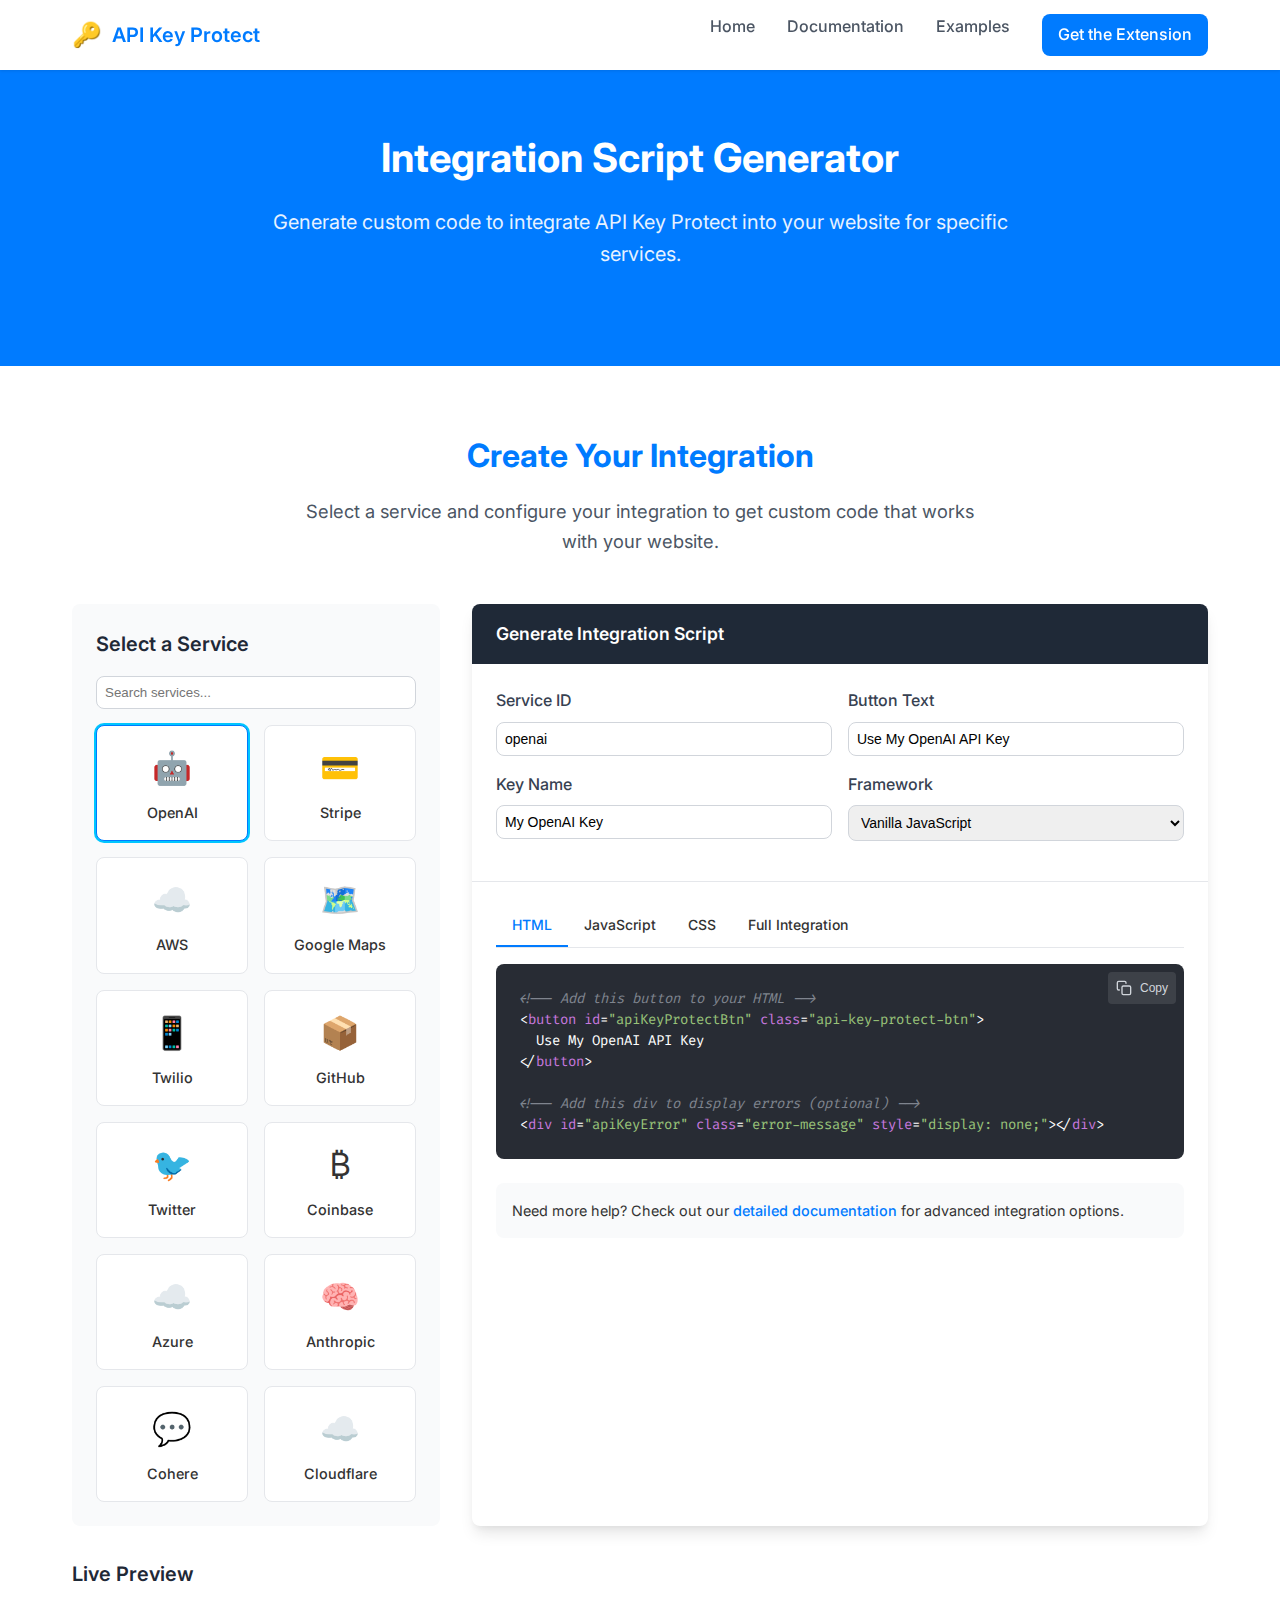
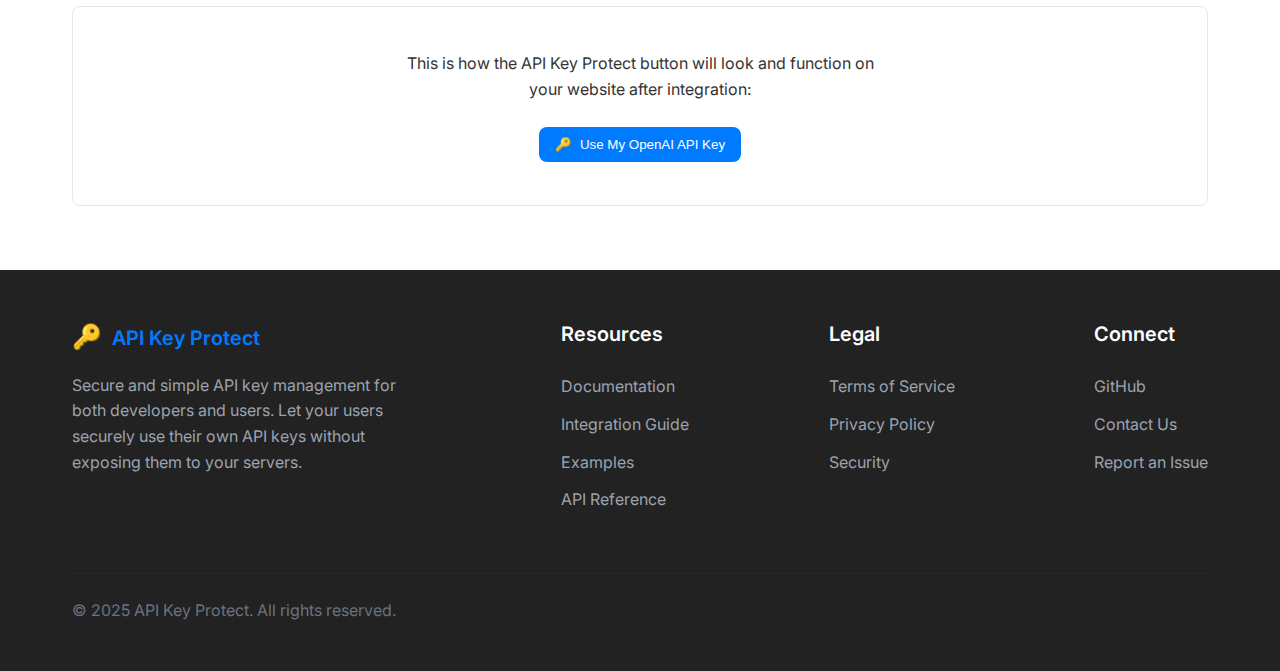
==== developer.html @ 94ae181f "Create developer.html" ====
<!DOCTYPE html>
<html lang="en">
<head>
  <meta charset="UTF-8" />
  <meta name="viewport" content="width=device-width, initial-scale=1.0" />
  <title>API Key Protect - Integration Script Generator</title>
  <link href="https://fonts.googleapis.com/css2?family=Inter:wght@300;400;500;600;700&display=swap" rel="stylesheet" />
  <link href="https://fonts.googleapis.com/css2?family=Fira+Code&display=swap" rel="stylesheet">
  <style>
    :root {
      --primary: #007bff;
      --primary-light: #00c6ff;
      --primary-dark: #005bb5;
      --secondary: #28a745;
      --secondary-dark: #218838;
      --danger: #dc3545;
      --bg-color: #f9f9f9;
      --white: #ffffff;
      --dark: #222222;
      --text-color: #333333;
      --gray-50: #F9FAFB;
      --gray-100: #F3F4F6;
      --gray-200: #E5E7EB;
      --gray-300: #D1D5DB;
      --gray-400: #9CA3AF;
      --gray-500: #6B7280;
      --gray-600: #4B5563;
      --gray-700: #374151;
      --gray-800: #1F2937;
      --gray-900: #111827;
      --code-bg: #282c34;
      --border-radius: 8px;
      --box-shadow: 0 10px 15px -3px rgba(0, 0, 0, 0.1),
        0 4px 6px -2px rgba(0, 0, 0, 0.05);
    }

    * {
      margin: 0;
      padding: 0;
      box-sizing: border-box;
    }

    body {
      font-family: 'Inter', -apple-system, sans-serif;
      line-height: 1.6;
      color: var(--text-color);
      background-color: var(--bg-color);
    }

    .container {
      width: 100%;
      max-width: 1200px;
      padding: 0 2rem;
      margin: 0 auto;
    }

    /* Header Styles */
    header {
      background-color: #fff;
      box-shadow: 0 1px 3px rgba(0, 0, 0, 0.1);
      position: sticky;
      top: 0;
      z-index: 100;
    }

    .navbar {
      display: flex;
      justify-content: space-between;
      align-items: center;
      height: 70px;
    }

    .logo {
      display: flex;
      align-items: center;
      gap: 10px;
      font-weight: 600;
      font-size: 1.25rem;
      color: var(--primary);
    }

    .logo-icon {
      font-size: 1.5rem;
      color: var(--primary);
    }

    .nav-links {
      display: flex;
      gap: 2rem;
    }

    .nav-links a {
      color: var(--gray-600);
      text-decoration: none;
      font-weight: 500;
      transition: color 0.2s;
    }

    .nav-links a:hover {
      color: var(--primary);
    }

    .nav-links .cta {
      background-color: var(--primary);
      color: #fff;
      padding: 0.5rem 1rem;
      border-radius: var(--border-radius);
      transition: background-color 0.2s;
    }

    .nav-links .cta:hover {
      background-color: var(--primary-dark);
    }

    /* Hero Section */
    .hero {
      padding: 4rem 0;
      background-color: var(--primary);
      color: #fff;
      text-align: center;
    }

    .hero-content {
      max-width: 800px;
      margin: 0 auto;
    }

    .hero h1 {
      font-size: 2.5rem;
      font-weight: 700;
      margin-bottom: 1.5rem;
      line-height: 1.2;
    }

    .hero p {
      font-size: 1.25rem;
      margin-bottom: 2rem;
      opacity: 0.9;
    }

    .btn {
      display: inline-block;
      padding: 0.75rem 1.5rem;
      border-radius: var(--border-radius);
      font-weight: 500;
      text-decoration: none;
      text-align: center;
      transition: all 0.2s;
      border: none;
      cursor: pointer;
    }

    .btn-primary {
      background-color: #fff;
      color: var(--primary);
    }

    .btn-primary:hover {
      background-color: var(--gray-100);
      transform: translateY(-2px);
    }

    .btn-outline {
      border: 2px solid #fff;
      color: #fff;
    }

    .btn-outline:hover {
      background-color: #fff;
      color: var(--primary);
      transform: translateY(-2px);
    }

    /* Main Content */
    .section {
      padding: 4rem 0;
      background-color: #fff;
    }

    .section-title {
      text-align: center;
      margin-bottom: 3rem;
    }

    .section-title h2 {
      font-size: 2rem;
      font-weight: 700;
      color: var(--primary);
      margin-bottom: 1rem;
    }

    .section-title p {
      font-size: 1.15rem;
      color: var(--gray-600);
      max-width: 700px;
      margin: 0 auto;
    }

    /* Integration Generator */
    .integration-generator {
      display: grid;
      grid-template-columns: 1fr 2fr;
      gap: 2rem;
      margin-top: 2rem;
    }

    @media (max-width: 768px) {
      .integration-generator {
        grid-template-columns: 1fr;
      }
    }

    .services-list {
      background-color: var(--gray-50);
      border-radius: var(--border-radius);
      padding: 1.5rem;
      height: fit-content;
    }

    .services-title {
      font-size: 1.25rem;
      font-weight: 600;
      margin-bottom: 1rem;
      color: var(--gray-800);
    }

    .services-search {
      padding: 0.5rem;
      border: 1px solid var(--gray-300);
      border-radius: var(--border-radius);
      width: 100%;
      margin-bottom: 1rem;
    }

    .services-grid {
      display: grid;
      grid-template-columns: repeat(auto-fill, minmax(120px, 1fr));
      gap: 1rem;
    }

    .service-card {
      background-color: #fff;
      border: 1px solid var(--gray-200);
      border-radius: var(--border-radius);
      padding: 1rem;
      text-align: center;
      cursor: pointer;
      transition: all 0.2s;
    }

    .service-card:hover {
      transform: translateY(-2px);
      box-shadow: var(--box-shadow);
      border-color: var(--primary-light);
    }

    .service-card.active {
      border-color: var(--primary);
      box-shadow: 0 0 0 2px var(--primary-light);
    }

    .service-icon {
      font-size: 2rem;
      margin-bottom: 0.5rem;
    }

    .service-name {
      font-size: 0.9rem;
      font-weight: 500;
    }

    .script-generator {
      background-color: #fff;
      border-radius: var(--border-radius);
      box-shadow: var(--box-shadow);
      overflow: hidden;
    }

    .script-header {
      background-color: var(--gray-800);
      color: #fff;
      padding: 1rem 1.5rem;
      display: flex;
      justify-content: space-between;
      align-items: center;
    }

    .script-title {
      font-size: 1.1rem;
      font-weight: 600;
      margin: 0;
    }

    .config-container {
      padding: 1.5rem;
      border-bottom: 1px solid var(--gray-200);
    }

    .config-form {
      display: grid;
      grid-template-columns: 1fr 1fr;
      gap: 1rem;
    }

    @media (max-width: 640px) {
      .config-form {
        grid-template-columns: 1fr;
      }
    }

    .form-group {
      margin-bottom: 1rem;
    }

    .form-group label {
      display: block;
      font-weight: 500;
      margin-bottom: 0.5rem;
      color: var(--gray-700);
    }

    .form-group input,
    .form-group select {
      width: 100%;
      padding: 0.5rem;
      border: 1px solid var(--gray-300);
      border-radius: var(--border-radius);
      font-size: 0.875rem;
    }

    .script-output {
      padding: 1.5rem;
    }

    .output-tabs {
      display: flex;
      margin-bottom: 1rem;
      border-bottom: 1px solid var(--gray-200);
    }

    .output-tab {
      padding: 0.5rem 1rem;
      border-bottom: 2px solid transparent;
      font-size: 0.875rem;
      font-weight: 500;
      cursor: pointer;
    }

    .output-tab.active {
      border-bottom-color: var(--primary);
      color: var(--primary);
    }

    .tab-content {
      display: none;
    }

    .tab-content.active {
      display: block;
    }

    .code-container {
      position: relative;
      margin-top: 1rem;
    }

    pre {
      background-color: var(--code-bg);
      color: #fff;
      padding: 1.5rem;
      border-radius: var(--border-radius);
      overflow-x: auto;
      font-family: 'Fira Code', monospace;
      font-size: 0.875rem;
      line-height: 1.5;
    }

    .comment {
      color: #7F848E;
      font-style: italic;
    }

    .key {
      color: #C678DD;
    }

    .value {
      color: #98C379;
    }

    .function {
      color: #61AFEF;
    }

    .copy-btn {
      position: absolute;
      top: 0.5rem;
      right: 0.5rem;
      background: rgba(255, 255, 255, 0.1);
      border: none;
      border-radius: 4px;
      padding: 0.5rem;
      color: var(--gray-300);
      cursor: pointer;
      transition: all 0.2s;
      display: flex;
      align-items: center;
      gap: 0.5rem;
      font-size: 0.75rem;
    }

    .copy-btn:hover {
      background: rgba(255, 255, 255, 0.2);
      color: white;
    }

    .docs-link {
      margin-top: 1.5rem;
      padding: 1rem;
      background-color: var(--gray-50);
      border-radius: var(--border-radius);
      font-size: 0.9rem;
    }

    .docs-link a {
      color: var(--primary);
      text-decoration: none;
      font-weight: 500;
    }

    .docs-link a:hover {
      text-decoration: underline;
    }

    .integration-preview {
      margin-top: 2rem;
    }

    .preview-title {
      font-size: 1.25rem;
      font-weight: 600;
      margin-bottom: 1rem;
      color: var(--gray-800);
    }

    .live-preview {
      background-color: #fff;
      border-radius: var(--border-radius);
      padding: 2rem;
      border: 1px solid var(--gray-200);
      display: flex;
      flex-direction: column;
      align-items: center;
      justify-content: center;
      min-height: 200px;
    }

    .preview-description {
      text-align: center;
      margin-bottom: 1.5rem;
      max-width: 500px;
    }

    .api-key-protect-btn {
      display: inline-flex;
      align-items: center;
      gap: 8px;
      padding: 10px 16px;
      background-color: var(--primary);
      color: #fff;
      border: none;
      border-radius: 8px;
      font-weight: 500;
      cursor: pointer;
      transition: background-color 0.2s;
    }
    
    .api-key-protect-btn::before {
      content: '🔑';
      display: inline-block;
    }
    
    .api-key-protect-btn:hover {
      background-color: var(--primary-dark);
    }

    /* Footer */
    footer {
      background-color: var(--dark);
      color: #fff;
      padding: 3rem 0;
    }

    .footer-content {
      display: flex;
      justify-content: space-between;
      flex-wrap: wrap;
      gap: 2rem;
    }

    .footer-info {
      max-width: 350px;
    }

    .footer-info p {
      margin-top: 1rem;
      color: var(--gray-400);
    }

    .footer-links h3 {
      font-size: 1.25rem;
      font-weight: 600;
      margin-bottom: 1.5rem;
    }

    .footer-links ul {
      list-style: none;
    }

    .footer-links li {
      margin-bottom: 0.75rem;
    }

    .footer-links a {
      color: var(--gray-400);
      text-decoration: none;
      transition: color 0.2s;
    }

    .footer-links a:hover {
      color: #fff;
    }

    .footer-bottom {
      margin-top: 3rem;
      padding-top: 1.5rem;
      border-top: 1px solid var(--gray-800);
      display: flex;
      justify-content: space-between;
      align-items: center;
      flex-wrap: wrap;
      gap: 1rem;
    }

    .footer-bottom p {
      color: var(--gray-500);
    }
  </style>
</head>
<body>
  <!-- Header -->
  <header>
    <div class="container">
      <nav class="navbar">
        <div class="logo">
          <span class="logo-icon" aria-hidden="true">🔑</span>
          API Key Protect
        </div>
        <div class="nav-links">
          <a href="#">Home</a>
          <a href="#">Documentation</a>
          <a href="#">Examples</a>
          <a href="https://chromewebstore.google.com/detail/protect-key/pkoblmlbdfdlhjbgjlhmpgkpfnkkfmej" class="cta" target="_blank">Get the Extension</a>
        </div>
      </nav>
    </div>
  </header>

  <!-- Hero Section -->
  <section class="hero">
    <div class="container">
      <div class="hero-content">
        <h1>Integration Script Generator</h1>
        <p>
          Generate custom code to integrate API Key Protect into your website for specific services.
        </p>
      </div>
    </div>
  </section>

  <!-- Main Content -->
  <section class="section">
    <div class="container">
      <div class="section-title">
        <h2>Create Your Integration</h2>
        <p>Select a service and configure your integration to get custom code that works with your website.</p>
      </div>

      <div class="integration-generator">
        <div class="services-list">
          <h3 class="services-title">Select a Service</h3>
          <input type="text" class="services-search" id="servicesSearch" placeholder="Search services...">
          
          <div class="services-grid" id="servicesGrid">
            <!-- Service cards will be dynamically generated here -->
          </div>
        </div>

        <div class="script-generator">
          <div class="script-header">
            <h3 class="script-title" id="selectedServiceTitle">Generate Integration Script</h3>
          </div>

          <div class="config-container">
            <div class="config-form">
              <div>
                <div class="form-group">
                  <label for="serviceId">Service ID</label>
                  <input type="text" id="serviceId" value="openai">
                </div>
                <div class="form-group">
                  <label for="keyName">Key Name</label>
                  <input type="text" id="keyName" value="My OpenAI Key">
                </div>
              </div>
              <div>
                <div class="form-group">
                  <label for="buttonText">Button Text</label>
                  <input type="text" id="buttonText" value="Use My OpenAI API Key">
                </div>
                <div class="form-group">
                  <label for="framework">Framework</label>
                  <select id="framework">
                    <option value="vanilla">Vanilla JavaScript</option>
                    <option value="react">React</option>
                    <option value="vue">Vue.js</option>
                    <option value="angular">Angular</option>
                  </select>
                </div>
              </div>
            </div>
          </div>

          <div class="script-output">
            <div class="output-tabs">
              <div class="output-tab active" data-tab="html">HTML</div>
              <div class="output-tab" data-tab="js">JavaScript</div>
              <div class="output-tab" data-tab="css">CSS</div>
              <div class="output-tab" data-tab="full">Full Integration</div>
            </div>

            <div id="htmlTab" class="tab-content active">
              <div class="code-container">
                <pre id="htmlCode"><span class="comment">&lt;!-- Add this button to your HTML --&gt;</span>
&lt;<span class="key">button</span> <span class="key">id</span>=<span class="value">"apiKeyProtectBtn"</span> <span class="key">class</span>=<span class="value">"api-key-protect-btn"</span>&gt;
  Use My OpenAI API Key
&lt;/<span class="key">button</span>&gt;

<span class="comment">&lt;!-- Add this div to display errors (optional) --&gt;</span>
&lt;<span class="key">div</span> <span class="key">id</span>=<span class="value">"apiKeyError"</span> <span class="key">class</span>=<span class="value">"error-message"</span> <span class="key">style</span>=<span class="value">"display: none;"</span>&gt;&lt;/<span class="key">div</span>&gt;</pre>
                <button class="copy-btn" data-target="htmlCode">
                  <svg xmlns="http://www.w3.org/2000/svg" width="16" height="16" viewBox="0 0 24 24" fill="none" stroke="currentColor" stroke-width="2" stroke-linecap="round" stroke-linejoin="round">
                    <rect x="9" y="9" width="13" height="13" rx="2" ry="2"></rect>
                    <path d="M5 15H4a2 2 0 0 1-2-2V4a2 2 0 0 1 2-2h9a2 2 0 0 1 2 2v1"></path>
                  </svg>
                  Copy
                </button>
              </div>
            </div>

            <div id="jsTab" class="tab-content">
              <div class="code-container">
                <pre id="jsCode"><span class="comment">// Add this JavaScript to your page</span>
document.addEventListener('DOMContentLoaded', function() {
  const apiKeyProtectBtn = document.getElementById('apiKeyProtectBtn');
  const apiKeyError = document.getElementById('apiKeyError');
  
  apiKeyProtectBtn.addEventListener('click', async function() {
    try {
      <span class="comment">// Check if the extension is available</span>
      if (typeof chrome === 'undefined' || !chrome.runtime || !chrome.runtime.sendMessage) {
        showError('Please install the API Key Protect extension to use this feature.');
        return;
      }
      
      <span class="comment">// Request the API key from the extension</span>
      const response = await chrome.runtime.sendMessage(
        'pkoblmlbdfdlhjbgjlhmpgkpfnkkfmej', <span class="comment">// Extension ID</span>
        {
          type: "requestKey",
          serviceId: "openai",      <span class="comment">// Specify the service ID</span>
          keyName: "My OpenAI Key"  <span class="comment">// Specify the key name</span>
        }
      );
      
      if (response && response.success) {
        <span class="comment">// Success! You now have the API key</span>
        const apiKey = response.key;
        
        <span class="comment">// Use the API key to make requests</span>
        console.log('API Key received:', apiKey.substring(0, 3) + '...');
        
        <span class="comment">// Your code to use the API key goes here</span>
        useApiKey(apiKey);
      } else {
        <span class="comment">// Handle error or rejection</span>
        showError(response?.error || 'Failed to get API key');
      }
    } catch (error) {
      console.error('Error requesting API key:', error);
      showError('Error requesting API key. Is the extension installed?');
    }
  });
  
  function showError(message) {
    if (apiKeyError) {
      apiKeyError.textContent = message;
      apiKeyError.style.display = 'block';
      setTimeout(() => {
        apiKeyError.style.display = 'none';
      }, 5000);
    } else {
      alert(message);
    }
  }
  
  function useApiKey(apiKey) {
    <span class="comment">// Example function to use the API key for requests</span>
    <span class="comment">// Replace this with your actual API calls</span>
    fetch('https://api.openai.com/v1/chat/completions', {
      method: 'POST',
      headers: {
        'Content-Type': 'application/json',
        'Authorization': `Bearer ${apiKey}`
      },
      body: JSON.stringify({
        model: 'gpt-3.5-turbo',
        messages: [
          { role: 'system', content: 'You are a helpful assistant.' },
          { role: 'user', content: 'Hello!' }
        ]
      })
    })
    .then(response => response.json())
    .then(data => console.log('API response:', data))
    .catch(error => console.error('API request failed:', error));
  }
});</pre>
                <button class="copy-btn" data-target="jsCode">
                  <svg xmlns="http://www.w3.org/2000/svg" width="16" height="16" viewBox="0 0 24 24" fill="none" stroke="currentColor" stroke-width="2" stroke-linecap="round" stroke-linejoin="round">
                    <rect x="9" y="9" width="13" height="13" rx="2" ry="2"></rect>
                    <path d="M5 15H4a2 2 0 0 1-2-2V4a2 2 0 0 1 2-2h9a2 2 0 0 1 2 2v1"></path>
                  </svg>
                  Copy
                </button>
              </div>
            </div>

            <div id="cssTab" class="tab-content">
              <div class="code-container">
                <pre id="cssCode"><span class="comment">/* Add this CSS to your stylesheet */</span>
.api-key-protect-btn {
  display: flex;
  align-items: center;
  gap: 8px;
  padding: 10px 16px;
  background-color: #007bff;
  color: #fff;
  border: none;
  border-radius: 8px;
  font-weight: 500;
  cursor: pointer;
  transition: background-color 0.2s;
}

.api-key-protect-btn::before {
  content: '🔑';
  display: inline-block;
}

.api-key-protect-btn:hover {
  background-color: #0056b3;
}

.api-key-protect-btn:disabled {
  opacity: 0.7;
  cursor: not-allowed;
}

.error-message {
  margin-top: 0.5rem;
  padding: 0.5rem;
  color: #721c24;
  background-color: #f8d7da;
  border-radius: 4px;
}</pre>
                <button class="copy-btn" data-target="cssCode">
                  <svg xmlns="http://www.w3.org/2000/svg" width="16" height="16" viewBox="0 0 24 24" fill="none" stroke="currentColor" stroke-width="2" stroke-linecap="round" stroke-linejoin="round">
                    <rect x="9" y="9" width="13" height="13" rx="2" ry="2"></rect>
                    <path d="M5 15H4a2 2 0 0 1-2-2V4a2 2 0 0 1 2-2h9a2 2 0 0 1 2 2v1"></path>
                  </svg>
                  Copy
                </button>
              </div>
            </div>

            <div id="fullTab" class="tab-content">
              <div class="code-container">
                <pre id="fullCode"><span class="comment">&lt;!-- Complete Integration Example --&gt;</span>
&lt;<span class="key">html</span>&gt;
&lt;<span class="key">head</span>&gt;
  &lt;<span class="key">style</span>&gt;
    .api-key-protect-btn {
      display: flex;
      align-items: center;
      gap: 8px;
      padding: 10px 16px;
      background-color: #007bff;
      color: #fff;
      border: none;
      border-radius: 8px;
      font-weight: 500;
      cursor: pointer;
      transition: background-color 0.2s;
    }
    
    .api-key-protect-btn::before {
      content: '🔑';
      display: inline-block;
    }
    
    .api-key-protect-btn:hover {
      background-color: #0056b3;
    }
    
    .api-key-protect-btn:disabled {
      opacity: 0.7;
      cursor: not-allowed;
    }
    
    .error-message {
      margin-top: 0.5rem;
      padding: 0.5rem;
      color: #721c24;
      background-color: #f8d7da;
      border-radius: 4px;
    }
  &lt;/<span class="key">style</span>&gt;
&lt;/<span class="key">head</span>&gt;
&lt;<span class="key">body</span>&gt;
  &lt;<span class="key">h1</span>&gt;API Key Protect Integration Example&lt;/<span class="key">h1</span>&gt;
  
  &lt;<span class="key">p</span>&gt;Click the button below to provide your API key securely:&lt;/<span class="key">p</span>&gt;
  
  &lt;<span class="key">button</span> <span class="key">id</span>=<span class="value">"apiKeyProtectBtn"</span> <span class="key">class</span>=<span class="value">"api-key-protect-btn"</span>&gt;
    Use My OpenAI API Key
  &lt;/<span class="key">button</span>&gt;
  
  &lt;<span class="key">div</span> <span class="key">id</span>=<span class="value">"apiKeyError"</span> <span class="key">class</span>=<span class="value">"error-message"</span> <span class="key">style</span>=<span class="value">"display: none;"</span>&gt;&lt;/<span class="key">div</span>&gt;
  
  &lt;<span class="key">div</span> <span class="key">id</span>=<span class="value">"result"</span> <span class="key">style</span>=<span class="value">"margin-top: 20px;"</span>&gt;&lt;/<span class="key">div</span>&gt;
  
  &lt;<span class="key">script</span>&gt;
    document.addEventListener('DOMContentLoaded', function() {
      const apiKeyProtectBtn = document.getElementById('apiKeyProtectBtn');
      const apiKeyError = document.getElementById('apiKeyError');
      const resultDiv = document.getElementById('result');
      
      apiKeyProtectBtn.addEventListener('click', async function() {
        try {
          // Check if the extension is available
          if (typeof chrome === 'undefined' || !chrome.runtime || !chrome.runtime.sendMessage) {
            showError('Please install the API Key Protect extension to use this feature.');
            return;
          }
          
          // Request the API key from the extension
          const response = await chrome.runtime.sendMessage(
            'pkoblmlbdfdlhjbgjlhmpgkpfnkkfmej', // Extension ID
            {
              type: "requestKey",
              serviceId: "openai",      // Specify the service ID
              keyName: "My OpenAI Key"  // Specify the key name
            }
          );
          
          if (response && response.success) {
            // Success! You now have the API key
            const apiKey = response.key;
            
            // Show success message
            resultDiv.innerHTML = `
              &lt;div style="padding: 10px; background-color: #d4edda; color: #155724; border-radius: 4px;"&gt;
                API key received successfully! Key starts with: ${apiKey.substring(0, 3)}...
              &lt;/div&gt;
            `;
            
            // Use the API key to make requests
            useApiKey(apiKey);
          } else {
            // Handle error or rejection
            showError(response?.error || 'Failed to get API key');
          }
        } catch (error) {
          console.error('Error requesting API key:', error);
          showError('Error requesting API key. Is the extension installed?');
        }
      });
      
      function showError(message) {
        if (apiKeyError) {
          apiKeyError.textContent = message;
          apiKeyError.style.display = 'block';
          setTimeout(() => {
            apiKeyError.style.display = 'none';
          }, 5000);
        } else {
          alert(message);
        }
      }
      
      function useApiKey(apiKey) {
        // Example function to use the API key for requests
        // Replace this with your actual API calls
        fetch('https://api.openai.com/v1/chat/completions', {
          method: 'POST',
          headers: {
            'Content-Type': 'application/json',
            'Authorization': `Bearer ${apiKey}`
          },
          body: JSON.stringify({
            model: 'gpt-3.5-turbo',
            messages: [
              { role: 'system', content: 'You are a helpful assistant.' },
              { role: 'user', content: 'Hello!' }
            ]
          })
        })
        .then(response => response.json())
        .then(data => {
          console.log('API response:', data);
          resultDiv.innerHTML += `
            &lt;div style="margin-top: 10px; padding: 10px; background-color: #d1ecf1; color: #0c5460; border-radius: 4px;"&gt;
              &lt;h3&gt;API Response:&lt;/h3&gt;
              &lt;pre style="white-space: pre-wrap;"&gt;${JSON.stringify(data, null, 2)}&lt;/pre&gt;
            &lt;/div&gt;
          `;
        })
        .catch(error => {
          console.error('API request failed:', error);
          resultDiv.innerHTML += `
            &lt;div style="margin-top: 10px; padding: 10px; background-color: #f8d7da; color: #721c24; border-radius: 4px;"&gt;
              API request failed: ${error.message}
            &lt;/div&gt;
          `;
        });
      }
    });
  &lt;/<span class="key">script</span>&gt;
&lt;/<span class="key">body</span>&gt;
&lt;/<span class="key">html</span>&gt;</pre>
                <button class="copy-btn" data-target="fullCode">
                  <svg xmlns="http://www.w3.org/2000/svg" width="16" height="16" viewBox="0 0 24 24" fill="none" stroke="currentColor" stroke-width="2" stroke-linecap="round" stroke-linejoin="round">
                    <rect x="9" y="9" width="13" height="13" rx="2" ry="2"></rect>
                    <path d="M5 15H4a2 2 0 0 1-2-2V4a2 2 0 0 1 2-2h9a2 2 0 0 1 2 2v1"></path>
                  </svg>
                  Copy
                </button>
              </div>
            </div>

            <div class="docs-link">
              Need more help? Check out our <a href="#">detailed documentation</a> for advanced integration options.
            </div>
          </div>
        </div>
      </div>

      <div class="integration-preview">
        <h3 class="preview-title">Live Preview</h3>
        <div class="live-preview">
          <p class="preview-description">This is how the API Key Protect button will look and function on your website after integration:</p>
          <button id="previewButton" class="api-key-protect-btn">Use My OpenAI API Key</button>
        </div>
      </div>
    </div>
  </section>

  <!-- Footer -->
  <footer>
    <div class="container">
      <div class="footer-content">
        <div class="footer-info">
          <div class="logo">
            <span class="logo-icon" aria-hidden="true">🔑</span>
            API Key Protect
          </div>
          <p>
            Secure and simple API key management for both developers and users. 
            Let your users securely use their own API keys without exposing them to your servers.
          </p>
        </div>

        <div class="footer-links">
          <h3>Resources</h3>
          <ul>
            <li><a href="#">Documentation</a></li>
            <li><a href="#">Integration Guide</a></li>
            <li><a href="#">Examples</a></li>
            <li><a href="#">API Reference</a></li>
          </ul>
        </div>

        <div class="footer-links">
          <h3>Legal</h3>
          <ul>
            <li><a href="#">Terms of Service</a></li>
            <li><a href="#">Privacy Policy</a></li>
            <li><a href="#">Security</a></li>
          </ul>
        </div>

        <div class="footer-links">
          <h3>Connect</h3>
          <ul>
            <li><a href="#">GitHub</a></li>
            <li><a href="#">Contact Us</a></li>
            <li><a href="#">Report an Issue</a></li>
          </ul>
        </div>
      </div>

      <div class="footer-bottom">
        <p>&copy; 2025 API Key Protect. All rights reserved.</p>
      </div>
    </div>
  </footer>

  <script>
    document.addEventListener('DOMContentLoaded', function() {
      // Service data
      const services = [
        { id: 'openai', name: 'OpenAI', icon: '🤖', keyFormat: 'sk_xxxx...', serviceId: 'openai', keyName: 'My OpenAI Key', buttonText: 'Use My OpenAI API Key' },
        { id: 'stripe', name: 'Stripe', icon: '💳', keyFormat: 'sk_test_xxxx...', serviceId: 'stripe', keyName: 'My Stripe Key', buttonText: 'Use My Stripe API Key' },
        { id: 'aws', name: 'AWS', icon: '☁️', keyFormat: 'AKIA...', serviceId: 'aws', keyName: 'My AWS Key', buttonText: 'Use My AWS API Key' },
        { id: 'google_maps', name: 'Google Maps', icon: '🗺️', keyFormat: 'AIza...', serviceId: 'google_maps', keyName: 'My Google Maps Key', buttonText: 'Use My Google Maps API Key' },
        { id: 'twilio', name: 'Twilio', icon: '📱', keyFormat: 'SK...', serviceId: 'twilio', keyName: 'My Twilio Key', buttonText: 'Use My Twilio API Key' },
        { id: 'github', name: 'GitHub', icon: '📦', keyFormat: 'ghp_...', serviceId: 'github', keyName: 'My GitHub Token', buttonText: 'Use My GitHub Token' },
        { id: 'twitter', name: 'Twitter', icon: '🐦', keyFormat: 'AAAA...', serviceId: 'twitter', keyName: 'My Twitter API Key', buttonText: 'Use My Twitter API Key' },
        { id: 'coinbase', name: 'Coinbase', icon: '₿', keyFormat: 'xxxx-xxxx...', serviceId: 'coinbase', keyName: 'My Coinbase API Key', buttonText: 'Use My Coinbase API Key' },
        { id: 'azure', name: 'Azure', icon: '☁️', keyFormat: 'ApiKey...', serviceId: 'azure', keyName: 'My Azure API Key', buttonText: 'Use My Azure API Key' },
        { id: 'anthropic', name: 'Anthropic', icon: '🧠', keyFormat: 'sk-ant-...', serviceId: 'anthropic', keyName: 'My Claude API Key', buttonText: 'Use My Claude API Key' },
        { id: 'cohere', name: 'Cohere', icon: '💬', keyFormat: 'Co...', serviceId: 'cohere', keyName: 'My Cohere API Key', buttonText: 'Use My Cohere API Key' },
        { id: 'cloudflare', name: 'Cloudflare', icon: '☁️', keyFormat: 'xxxx...', serviceId: 'cloudflare', keyName: 'My Cloudflare API Key', buttonText: 'Use My Cloudflare API Key' }
      ];

      // Initialize service cards
      const servicesGrid = document.getElementById('servicesGrid');
      services.forEach(service => {
        const card = document.createElement('div');
        card.className = 'service-card';
        card.dataset.serviceId = service.id;
        
        if (service.id === 'openai') {
          card.classList.add('active');
        }
        
        card.innerHTML = `
          <div class="service-icon">${service.icon}</div>
          <div class="service-name">${service.name}</div>
        `;
        
        card.addEventListener('click', () => {
          selectService(service);
        });
        
        servicesGrid.appendChild(card);
      });

      // Service selection function
      function selectService(service) {
        // Update active state
        document.querySelectorAll('.service-card').forEach(card => {
          card.classList.remove('active');
        });
        document.querySelector(`.service-card[data-service-id="${service.id}"]`).classList.add('active');
        
        // Update title
        document.getElementById('selectedServiceTitle').textContent = `${service.name} Integration`;
        
        // Update form values
        document.getElementById('serviceId').value = service.serviceId;
        document.getElementById('keyName').value = service.keyName;
        document.getElementById('buttonText').value = service.buttonText;
        
        // Update preview button
        document.getElementById('previewButton').textContent = service.buttonText;
        
        // Update code snippets
        updateCodeSnippets();
      }

      // Service search functionality
      const searchInput = document.getElementById('servicesSearch');
      searchInput.addEventListener('input', () => {
        const query = searchInput.value.toLowerCase();
        
        document.querySelectorAll('.service-card').forEach(card => {
          const serviceName = card.querySelector('.service-name').textContent.toLowerCase();
          if (serviceName.includes(query)) {
            card.style.display = '';
          } else {
            card.style.display = 'none';
          }
        });
      });

      // Code tabs functionality
      const outputTabs = document.querySelectorAll('.output-tab');
      outputTabs.forEach(tab => {
        tab.addEventListener('click', () => {
          const tabName = tab.getAttribute('data-tab');
          
          // Update active tab
          document.querySelectorAll('.output-tab').forEach(t => {
            t.classList.remove('active');
          });
          tab.classList.add('active');
          
          // Show active content
          document.querySelectorAll('.tab-content').forEach(content => {
            content.classList.remove('active');
          });
          document.getElementById(`${tabName}Tab`).classList.add('active');
        });
      });

      // Copy button functionality
      document.querySelectorAll('.copy-btn').forEach(btn => {
        btn.addEventListener('click', () => {
          const targetId = btn.getAttribute('data-target');
          const codeElement = document.getElementById(targetId);
          
          navigator.clipboard.writeText(codeElement.textContent)
            .then(() => {
              btn.innerHTML = `
                <svg xmlns="http://www.w3.org/2000/svg" width="16" height="16" viewBox="0 0 24 24" fill="none" stroke="currentColor" stroke-width="2" stroke-linecap="round" stroke-linejoin="round">
                  <path d="M20 6L9 17l-5-5"></path>
                </svg>
                Copied!
              `;
              
              setTimeout(() => {
                btn.innerHTML = `
                  <svg xmlns="http://www.w3.org/2000/svg" width="16" height="16" viewBox="0 0 24 24" fill="none" stroke="currentColor" stroke-width="2" stroke-linecap="round" stroke-linejoin="round">
                    <rect x="9" y="9" width="13" height="13" rx="2" ry="2"></rect>
                    <path d="M5 15H4a2 2 0 0 1-2-2V4a2 2 0 0 1 2-2h9a2 2 0 0 1 2 2v1"></path>
                  </svg>
                  Copy
                `;
              }, 2000);
            })
            .catch(err => {
              console.error('Could not copy text: ', err);
            });
        });
      });

      // Form input change listeners
      const configInputs = document.querySelectorAll('#serviceId, #keyName, #buttonText, #framework');
      configInputs.forEach(input => {
        input.addEventListener('input', updateCodeSnippets);
      });

      // Preview button functionality
      document.getElementById('previewButton').addEventListener('click', () => {
        alert('The API Key Protect extension is needed to use this feature. This is just a preview of how the button would look on your website.');
      });

      // Update code snippets function
      function updateCodeSnippets() {
        const serviceId = document.getElementById('serviceId').value;
        const keyName = document.getElementById('keyName').value;
        const buttonText = document.getElementById('buttonText').value;
        const framework = document.getElementById('framework').value;
        
        // Update HTML code
        const htmlCode = document.getElementById('htmlCode');
        htmlCode.innerHTML = `<span class="comment">&lt;!-- Add this button to your HTML --&gt;</span>
&lt;<span class="key">button</span> <span class="key">id</span>=<span class="value">"apiKeyProtectBtn"</span> <span class="key">class</span>=<span class="value">"api-key-protect-btn"</span>&gt;
  ${buttonText}
&lt;/<span class="key">button</span>&gt;

<span class="comment">&lt;!-- Add this div to display errors (optional) --&gt;</span>
&lt;<span class="key">div</span> <span class="key">id</span>=<span class="value">"apiKeyError"</span> <span class="key">class</span>=<span class="value">"error-message"</span> <span class="key">style</span>=<span class="value">"display: none;"</span>&gt;&lt;/<span class="key">div</span>&gt;`;
        
        // Update JS code
        const jsCode = document.getElementById('jsCode');
        jsCode.innerHTML = `<span class="comment">// Add this JavaScript to your page</span>
document.addEventListener('DOMContentLoaded', function() {
  const apiKeyProtectBtn = document.getElementById('apiKeyProtectBtn');
  const apiKeyError = document.getElementById('apiKeyError');
  
  apiKeyProtectBtn.addEventListener('click', async function() {
    try {
      <span class="comment">// Check if the extension is available</span>
      if (typeof chrome === 'undefined' || !chrome.runtime || !chrome.runtime.sendMessage) {
        showError('Please install the API Key Protect extension to use this feature.');
        return;
      }
      
      <span class="comment">// Request the API key from the extension</span>
      const response = await chrome.runtime.sendMessage(
        'pkoblmlbdfdlhjbgjlhmpgkpfnkkfmej', <span class="comment">// Extension ID</span>
        {
          type: "requestKey",
          serviceId: "${serviceId}",      <span class="comment">// Specify the service ID</span>
          keyName: "${keyName}"  <span class="comment">// Specify the key name</span>
        }
      );
      
      if (response && response.success) {
        <span class="comment">// Success! You now have the API key</span>
        const apiKey = response.key;
        
        <span class="comment">// Use the API key to make requests</span>
        console.log('API Key received:', apiKey.substring(0, 3) + '...');
        
        <span class="comment">// Your code to use the API key goes here</span>
        useApiKey(apiKey);
      } else {
        <span class="comment">// Handle error or rejection</span>
        showError(response?.error || 'Failed to get API key');
      }
    } catch (error) {
      console.error('Error requesting API key:', error);
      showError('Error requesting API key. Is the extension installed?');
    }
  });
  
  function showError(message) {
    if (apiKeyError) {
      apiKeyError.textContent = message;
      apiKeyError.style.display = 'block';
      setTimeout(() => {
        apiKeyError.style.display = 'none';
      }, 5000);
    } else {
      alert(message);
    }
  }
  
  function useApiKey(apiKey) {
    <span class="comment">// Example function to use the API key for requests</span>
    <span class="comment">// Replace this with your actual API calls</span>
    fetch('https://api.${serviceId}.com/v1/endpoint', {
      method: 'POST',
      headers: {
        'Content-Type': 'application/json',
        'Authorization': \`Bearer \${apiKey}\`
      },
      body: JSON.stringify({
        <span class="comment">// Your request payload</span>
      })
    })
    .then(response => response.json())
    .then(data => console.log('API response:', data))
    .catch(error => console.error('API request failed:', error));
  }
});`;
        
        // Update full code
        const fullCode = document.getElementById('fullCode');
        fullCode.innerHTML = `<span class="comment">&lt;!-- Complete Integration Example --&gt;</span>
&lt;<span class="key">html</span>&gt;
&lt;<span class="key">head</span>&gt;
  &lt;<span class="key">style</span>&gt;
    .api-key-protect-btn {
      display: flex;
      align-items: center;
      gap: 8px;
      padding: 10px 16px;
      background-color: #007bff;
      color: #fff;
      border: none;
      border-radius: 8px;
      font-weight: 500;
      cursor: pointer;
      transition: background-color 0.2s;
    }
    
    .api-key-protect-btn::before {
      content: '🔑';
      display: inline-block;
    }
    
    .api-key-protect-btn:hover {
      background-color: #0056b3;
    }
    
    .api-key-protect-btn:disabled {
      opacity: 0.7;
      cursor: not-allowed;
    }
    
    .error-message {
      margin-top: 0.5rem;
      padding: 0.5rem;
      color: #721c24;
      background-color: #f8d7da;
      border-radius: 4px;
    }
  &lt;/<span class="key">style</span>&gt;
&lt;/<span class="key">head</span>&gt;
&lt;<span class="key">body</span>&gt;
  &lt;<span class="key">h1</span>&gt;API Key Protect Integration Example&lt;/<span class="key">h1</span>&gt;
  
  &lt;<span class="key">p</span>&gt;Click the button below to provide your API key securely:&lt;/<span class="key">p</span>&gt;
  
  &lt;<span class="key">button</span> <span class="key">id</span>=<span class="value">"apiKeyProtectBtn"</span> <span class="key">class</span>=<span class="value">"api-key-protect-btn"</span>&gt;
    ${buttonText}
  &lt;/<span class="key">button</span>&gt;
  
  &lt;<span class="key">div</span> <span class="key">id</span>=<span class="value">"apiKeyError"</span> <span class="key">class</span>=<span class="value">"error-message"</span> <span class="key">style</span>=<span class="value">"display: none;"</span>&gt;&lt;/<span class="key">div</span>&gt;
  
  &lt;<span class="key">div</span> <span class="key">id</span>=<span class="value">"result"</span> <span class="key">style</span>=<span class="value">"margin-top: 20px;"</span>&gt;&lt;/<span class="key">div</span>&gt;
  
  &lt;<span class="key">script</span>&gt;
    document.addEventListener('DOMContentLoaded', function() {
      const apiKeyProtectBtn = document.getElementById('apiKeyProtectBtn');
      const apiKeyError = document.getElementById('apiKeyError');
      const resultDiv = document.getElementById('result');
      
      apiKeyProtectBtn.addEventListener('click', async function() {
        try {
          // Check if the extension is available
          if (typeof chrome === 'undefined' || !chrome.runtime || !chrome.runtime.sendMessage) {
            showError('Please install the API Key Protect extension to use this feature.');
            return;
          }
          
          // Request the API key from the extension
          const response = await chrome.runtime.sendMessage(
            'pkoblmlbdfdlhjbgjlhmpgkpfnkkfmej', // Extension ID
            {
              type: "requestKey",
              serviceId: "${serviceId}",      // Specify the service ID
              keyName: "${keyName}"  // Specify the key name
            }
          );
          
          if (response && response.success) {
            // Success! You now have the API key
            const apiKey = response.key;
            
            // Show success message
            resultDiv.innerHTML = \`
              &lt;div style="padding: 10px; background-color: #d4edda; color: #155724; border-radius: 4px;"&gt;
                API key received successfully! Key starts with: \${apiKey.substring(0, 3)}...
              &lt;/div&gt;
            \`;
            
            // Use the API key to make requests
            useApiKey(apiKey);
          } else {
            // Handle error or rejection
            showError(response?.error || 'Failed to get API key');
          }
        } catch (error) {
          console.error('Error requesting API key:', error);
          showError('Error requesting API key. Is the extension installed?');
        }
      });
      
      function showError(message) {
        if (apiKeyError) {
          apiKeyError.textContent = message;
          apiKeyError.style.display = 'block';
          setTimeout(() => {
            apiKeyError.style.display = 'none';
          }, 5000);
        } else {
          alert(message);
        }
      }
      
      function useApiKey(apiKey) {
        // Example function to use the API key for requests
        // Replace this with your actual API calls
        fetch('https://api.${serviceId}.com/v1/endpoint', {
          method: 'POST',
          headers: {
            'Content-Type': 'application/json',
            'Authorization': \`Bearer \${apiKey}\`
          },
          body: JSON.stringify({
            // Your request payload
          })
        })
        .then(response => response.json())
        .then(data => {
          console.log('API response:', data);
          resultDiv.innerHTML += \`
            &lt;div style="margin-top: 10px; padding: 10px; background-color: #d1ecf1; color: #0c5460; border-radius: 4px;"&gt;
              &lt;h3&gt;API Response:&lt;/h3&gt;
              &lt;pre style="white-space: pre-wrap;"&gt;\${JSON.stringify(data, null, 2)}&lt;/pre&gt;
            &lt;/div&gt;
          \`;
        })
        .catch(error => {
          console.error('API request failed:', error);
          resultDiv.innerHTML += \`
            &lt;div style="margin-top: 10px; padding: 10px; background-color: #f8d7da; color: #721c24; border-radius: 4px;"&gt;
              API request failed: \${error.message}
            &lt;/div&gt;
          \`;
        });
      }
    });
  &lt;/<span class="key">script</span>&gt;
&lt;/<span class="key">body</span>&gt;
&lt;/<span class="key">html</span>&gt;`;
      }
    });
  </script>
</body>
</html>
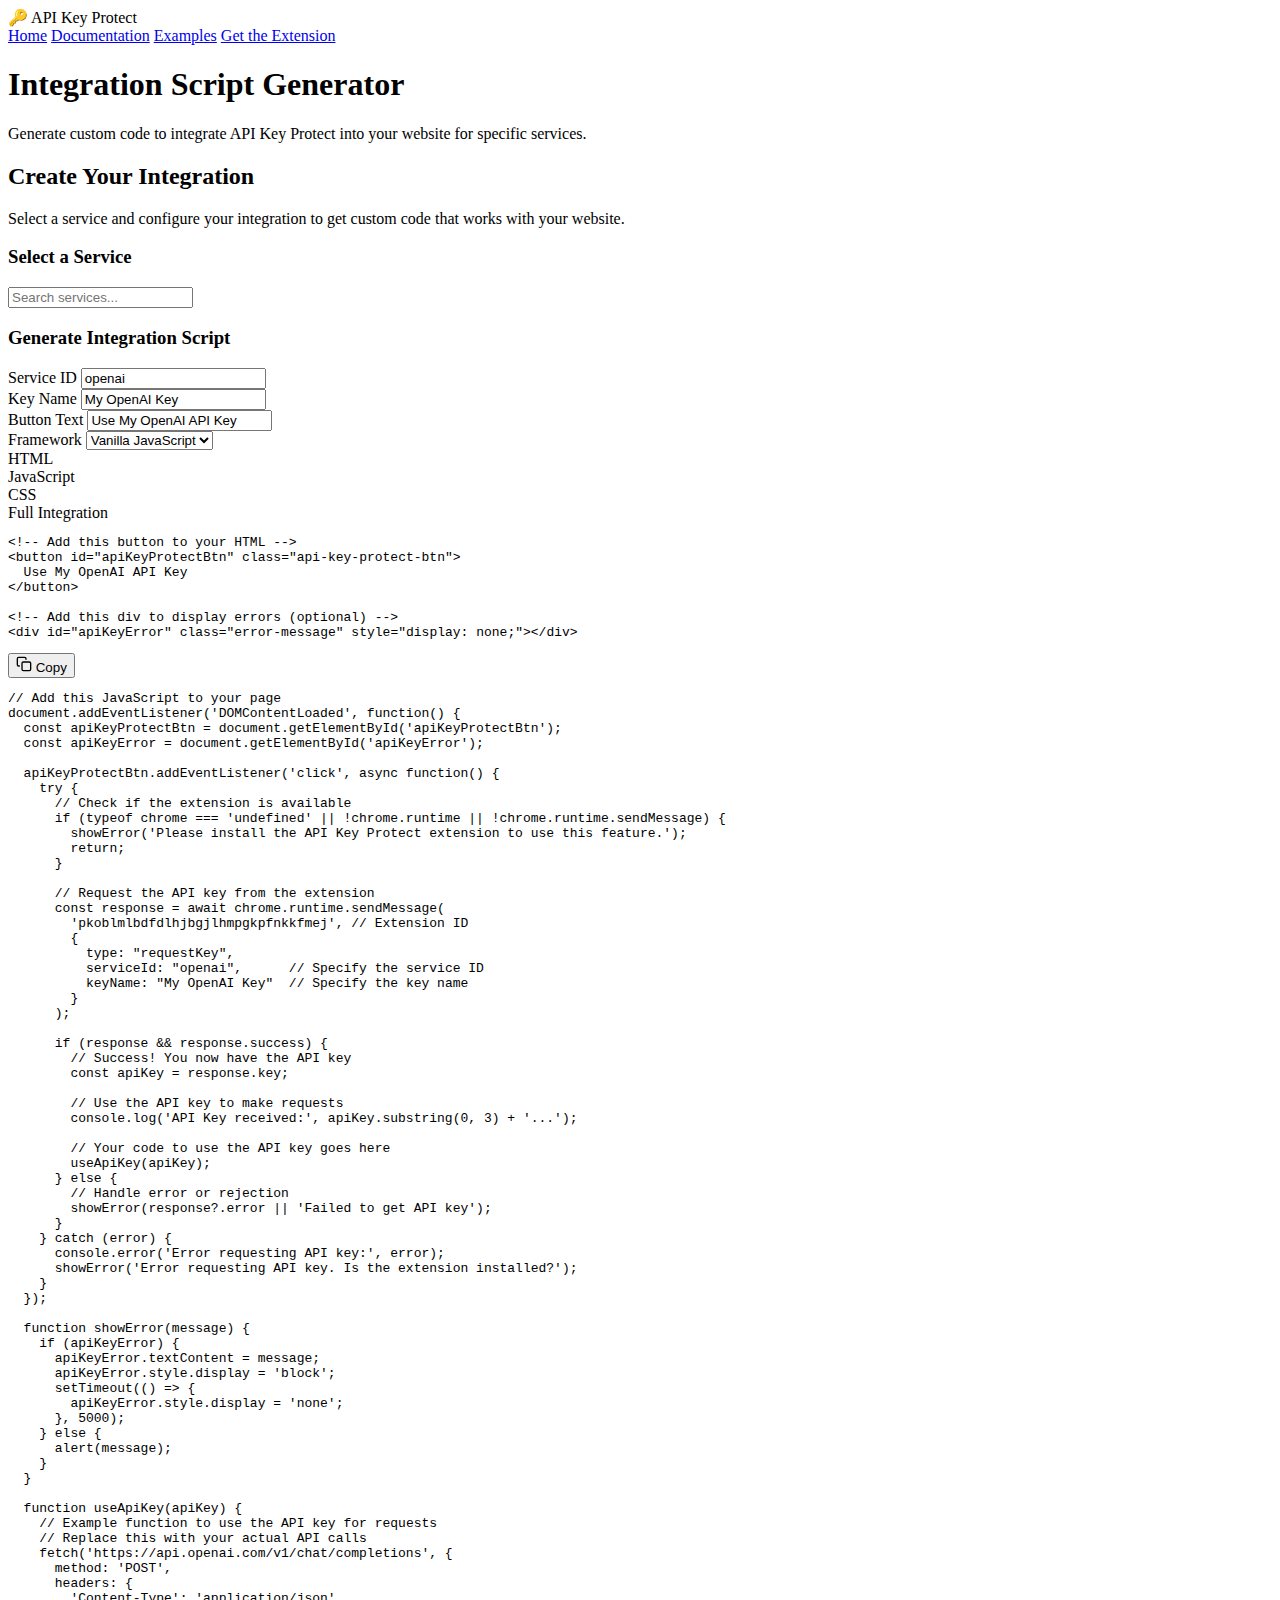
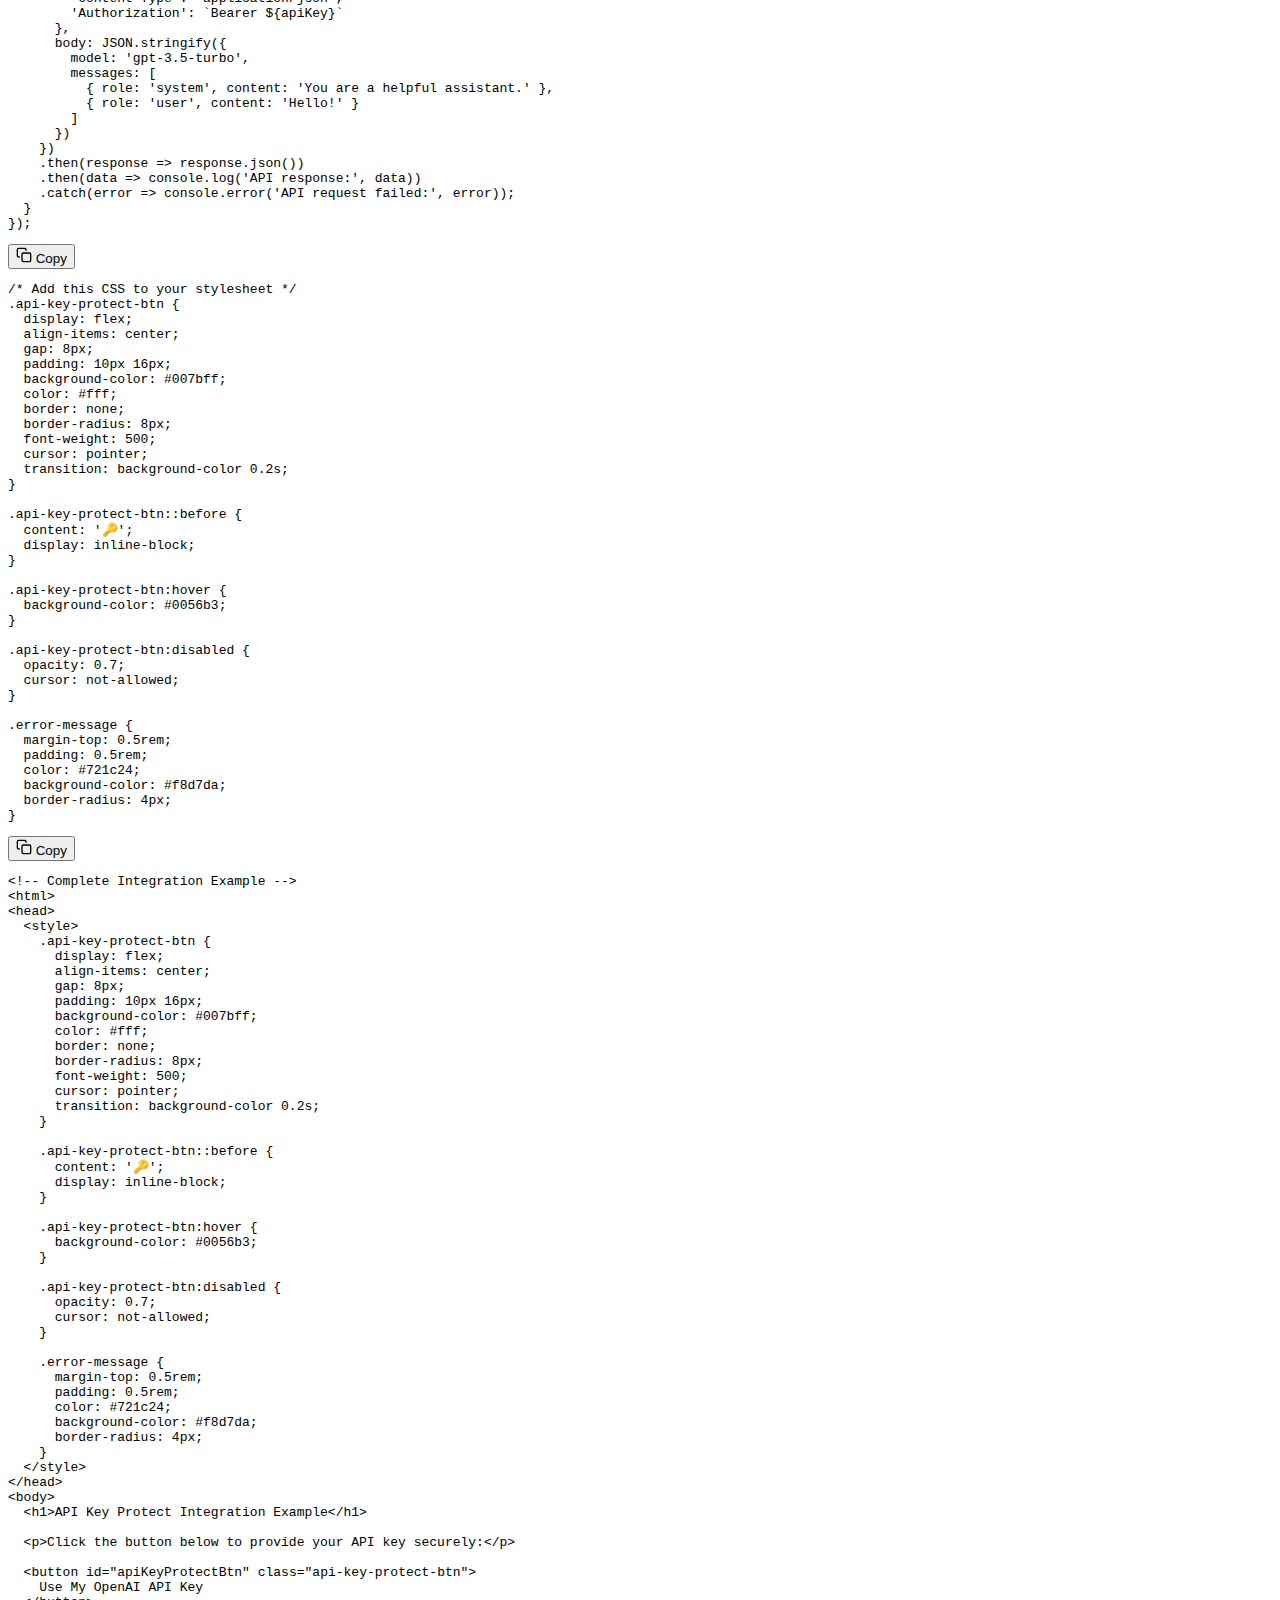
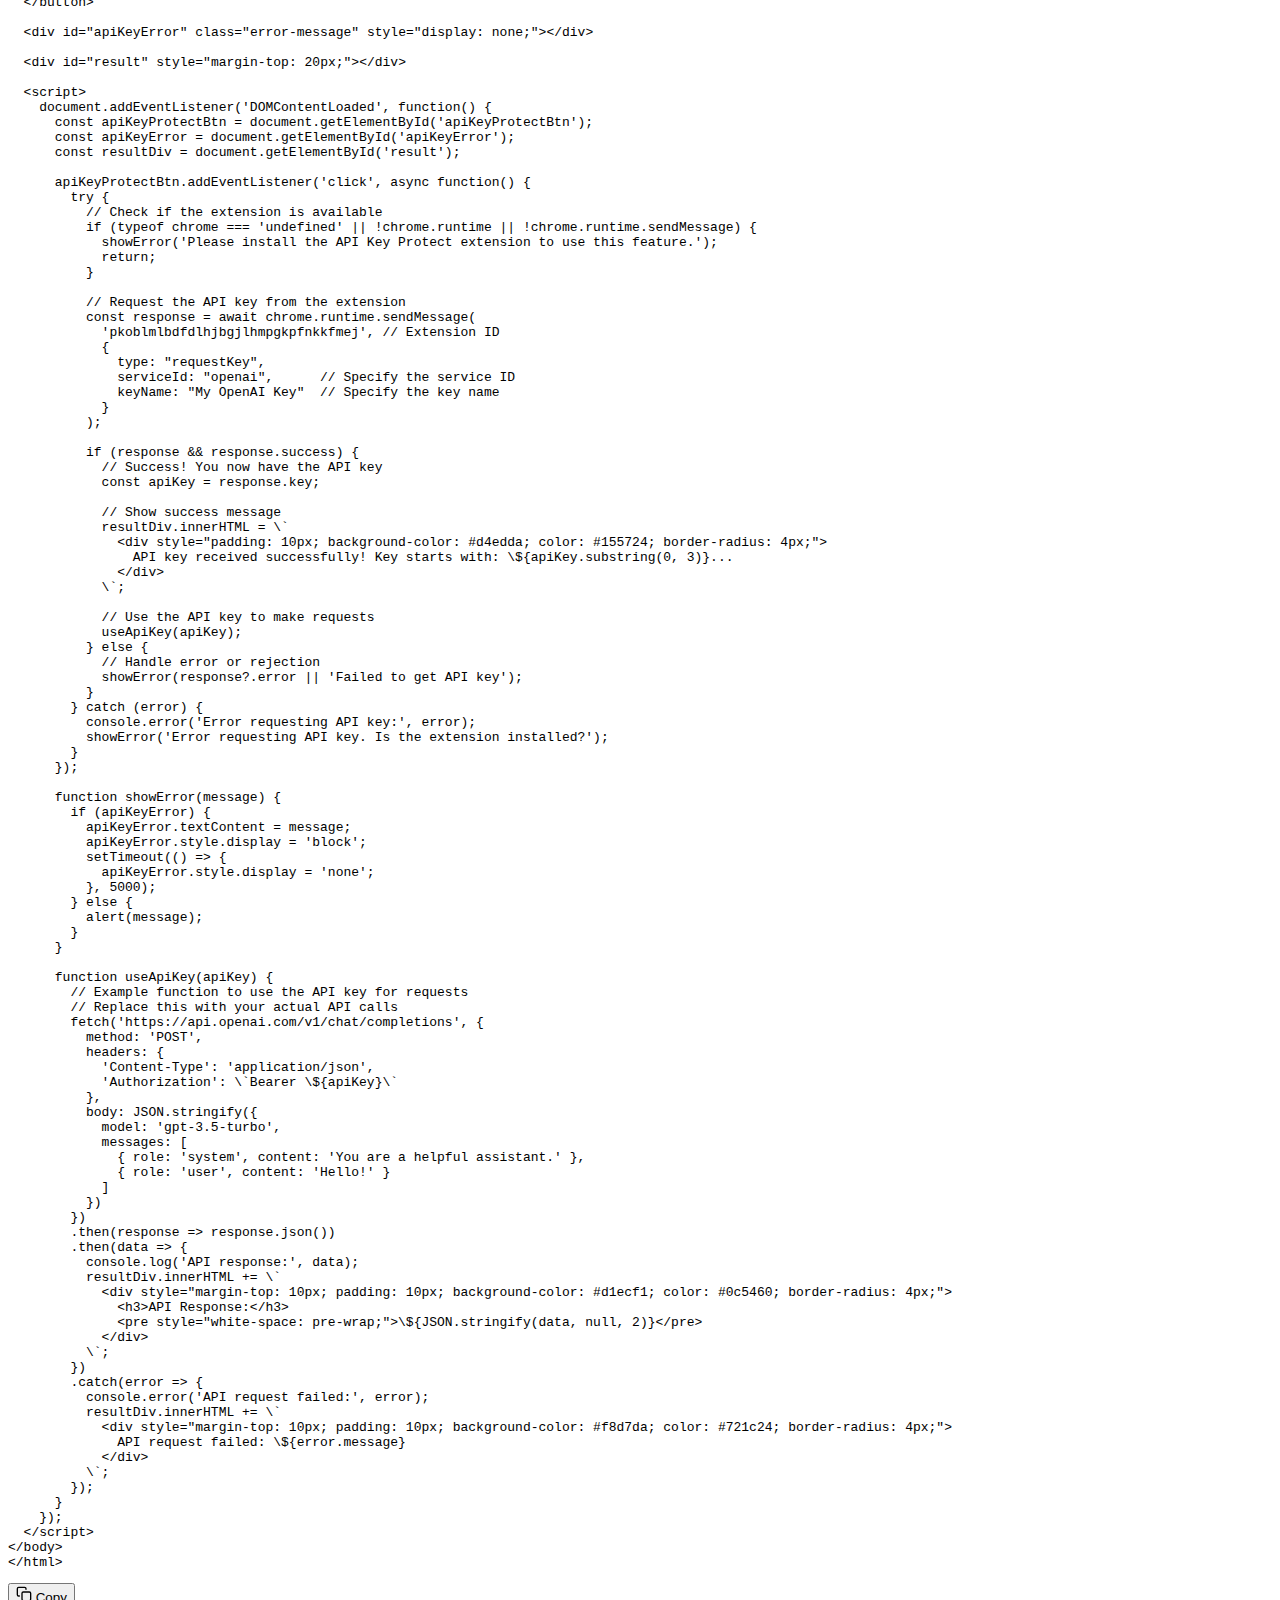
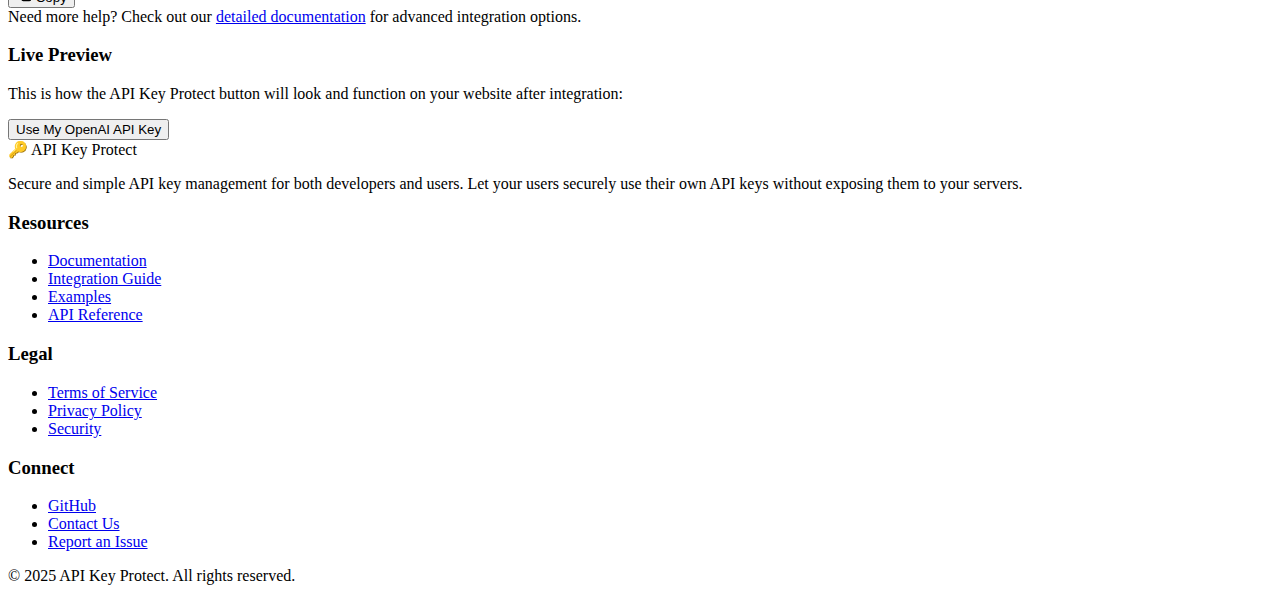
==== commit 49fb7bdc: "Update developer.html" ====
--- a/developer.html
+++ b/developer.html
@@ -3,551 +3,13 @@
 <head>
   <meta charset="UTF-8" />
   <meta name="viewport" content="width=device-width, initial-scale=1.0" />
-  <title>API Key Protect - Integration Script Generator</title>
+  <title>APIKEY Connect - Integration Script Generator</title>
   <link href="https://fonts.googleapis.com/css2?family=Inter:wght@300;400;500;600;700&display=swap" rel="stylesheet" />
   <link href="https://fonts.googleapis.com/css2?family=Fira+Code&display=swap" rel="stylesheet">
-  <style>
-    :root {
-      --primary: #007bff;
-      --primary-light: #00c6ff;
-      --primary-dark: #005bb5;
-      --secondary: #28a745;
-      --secondary-dark: #218838;
-      --danger: #dc3545;
-      --bg-color: #f9f9f9;
-      --white: #ffffff;
-      --dark: #222222;
-      --text-color: #333333;
-      --gray-50: #F9FAFB;
-      --gray-100: #F3F4F6;
-      --gray-200: #E5E7EB;
-      --gray-300: #D1D5DB;
-      --gray-400: #9CA3AF;
-      --gray-500: #6B7280;
-      --gray-600: #4B5563;
-      --gray-700: #374151;
-      --gray-800: #1F2937;
-      --gray-900: #111827;
-      --code-bg: #282c34;
-      --border-radius: 8px;
-      --box-shadow: 0 10px 15px -3px rgba(0, 0, 0, 0.1),
-        0 4px 6px -2px rgba(0, 0, 0, 0.05);
-    }
-
-    * {
-      margin: 0;
-      padding: 0;
-      box-sizing: border-box;
-    }
-
-    body {
-      font-family: 'Inter', -apple-system, sans-serif;
-      line-height: 1.6;
-      color: var(--text-color);
-      background-color: var(--bg-color);
-    }
-
-    .container {
-      width: 100%;
-      max-width: 1200px;
-      padding: 0 2rem;
-      margin: 0 auto;
-    }
-
-    /* Header Styles */
-    header {
-      background-color: #fff;
-      box-shadow: 0 1px 3px rgba(0, 0, 0, 0.1);
-      position: sticky;
-      top: 0;
-      z-index: 100;
-    }
-
-    .navbar {
-      display: flex;
-      justify-content: space-between;
-      align-items: center;
-      height: 70px;
-    }
-
-    .logo {
-      display: flex;
-      align-items: center;
-      gap: 10px;
-      font-weight: 600;
-      font-size: 1.25rem;
-      color: var(--primary);
-    }
-
-    .logo-icon {
-      font-size: 1.5rem;
-      color: var(--primary);
-    }
-
-    .nav-links {
-      display: flex;
-      gap: 2rem;
-    }
-
-    .nav-links a {
-      color: var(--gray-600);
-      text-decoration: none;
-      font-weight: 500;
-      transition: color 0.2s;
-    }
-
-    .nav-links a:hover {
-      color: var(--primary);
-    }
-
-    .nav-links .cta {
-      background-color: var(--primary);
-      color: #fff;
-      padding: 0.5rem 1rem;
-      border-radius: var(--border-radius);
-      transition: background-color 0.2s;
-    }
-
-    .nav-links .cta:hover {
-      background-color: var(--primary-dark);
-    }
-
-    /* Hero Section */
-    .hero {
-      padding: 4rem 0;
-      background-color: var(--primary);
-      color: #fff;
-      text-align: center;
-    }
-
-    .hero-content {
-      max-width: 800px;
-      margin: 0 auto;
-    }
-
-    .hero h1 {
-      font-size: 2.5rem;
-      font-weight: 700;
-      margin-bottom: 1.5rem;
-      line-height: 1.2;
-    }
-
-    .hero p {
-      font-size: 1.25rem;
-      margin-bottom: 2rem;
-      opacity: 0.9;
-    }
-
-    .btn {
-      display: inline-block;
-      padding: 0.75rem 1.5rem;
-      border-radius: var(--border-radius);
-      font-weight: 500;
-      text-decoration: none;
-      text-align: center;
-      transition: all 0.2s;
-      border: none;
-      cursor: pointer;
-    }
-
-    .btn-primary {
-      background-color: #fff;
-      color: var(--primary);
-    }
-
-    .btn-primary:hover {
-      background-color: var(--gray-100);
-      transform: translateY(-2px);
-    }
-
-    .btn-outline {
-      border: 2px solid #fff;
-      color: #fff;
-    }
-
-    .btn-outline:hover {
-      background-color: #fff;
-      color: var(--primary);
-      transform: translateY(-2px);
-    }
-
-    /* Main Content */
-    .section {
-      padding: 4rem 0;
-      background-color: #fff;
-    }
-
-    .section-title {
-      text-align: center;
-      margin-bottom: 3rem;
-    }
-
-    .section-title h2 {
-      font-size: 2rem;
-      font-weight: 700;
-      color: var(--primary);
-      margin-bottom: 1rem;
-    }
-
-    .section-title p {
-      font-size: 1.15rem;
-      color: var(--gray-600);
-      max-width: 700px;
-      margin: 0 auto;
-    }
-
-    /* Integration Generator */
-    .integration-generator {
-      display: grid;
-      grid-template-columns: 1fr 2fr;
-      gap: 2rem;
-      margin-top: 2rem;
-    }
-
-    @media (max-width: 768px) {
-      .integration-generator {
-        grid-template-columns: 1fr;
-      }
-    }
-
-    .services-list {
-      background-color: var(--gray-50);
-      border-radius: var(--border-radius);
-      padding: 1.5rem;
-      height: fit-content;
-    }
-
-    .services-title {
-      font-size: 1.25rem;
-      font-weight: 600;
-      margin-bottom: 1rem;
-      color: var(--gray-800);
-    }
-
-    .services-search {
-      padding: 0.5rem;
-      border: 1px solid var(--gray-300);
-      border-radius: var(--border-radius);
-      width: 100%;
-      margin-bottom: 1rem;
-    }
-
-    .services-grid {
-      display: grid;
-      grid-template-columns: repeat(auto-fill, minmax(120px, 1fr));
-      gap: 1rem;
-    }
-
-    .service-card {
-      background-color: #fff;
-      border: 1px solid var(--gray-200);
-      border-radius: var(--border-radius);
-      padding: 1rem;
-      text-align: center;
-      cursor: pointer;
-      transition: all 0.2s;
-    }
-
-    .service-card:hover {
-      transform: translateY(-2px);
-      box-shadow: var(--box-shadow);
-      border-color: var(--primary-light);
-    }
-
-    .service-card.active {
-      border-color: var(--primary);
-      box-shadow: 0 0 0 2px var(--primary-light);
-    }
-
-    .service-icon {
-      font-size: 2rem;
-      margin-bottom: 0.5rem;
-    }
-
-    .service-name {
-      font-size: 0.9rem;
-      font-weight: 500;
-    }
-
-    .script-generator {
-      background-color: #fff;
-      border-radius: var(--border-radius);
-      box-shadow: var(--box-shadow);
-      overflow: hidden;
-    }
-
-    .script-header {
-      background-color: var(--gray-800);
-      color: #fff;
-      padding: 1rem 1.5rem;
-      display: flex;
-      justify-content: space-between;
-      align-items: center;
-    }
-
-    .script-title {
-      font-size: 1.1rem;
-      font-weight: 600;
-      margin: 0;
-    }
-
-    .config-container {
-      padding: 1.5rem;
-      border-bottom: 1px solid var(--gray-200);
-    }
-
-    .config-form {
-      display: grid;
-      grid-template-columns: 1fr 1fr;
-      gap: 1rem;
-    }
-
-    @media (max-width: 640px) {
-      .config-form {
-        grid-template-columns: 1fr;
-      }
-    }
-
-    .form-group {
-      margin-bottom: 1rem;
-    }
-
-    .form-group label {
-      display: block;
-      font-weight: 500;
-      margin-bottom: 0.5rem;
-      color: var(--gray-700);
-    }
-
-    .form-group input,
-    .form-group select {
-      width: 100%;
-      padding: 0.5rem;
-      border: 1px solid var(--gray-300);
-      border-radius: var(--border-radius);
-      font-size: 0.875rem;
-    }
-
-    .script-output {
-      padding: 1.5rem;
-    }
-
-    .output-tabs {
-      display: flex;
-      margin-bottom: 1rem;
-      border-bottom: 1px solid var(--gray-200);
-    }
-
-    .output-tab {
-      padding: 0.5rem 1rem;
-      border-bottom: 2px solid transparent;
-      font-size: 0.875rem;
-      font-weight: 500;
-      cursor: pointer;
-    }
-
-    .output-tab.active {
-      border-bottom-color: var(--primary);
-      color: var(--primary);
-    }
-
-    .tab-content {
-      display: none;
-    }
-
-    .tab-content.active {
-      display: block;
-    }
-
-    .code-container {
-      position: relative;
-      margin-top: 1rem;
-    }
-
-    pre {
-      background-color: var(--code-bg);
-      color: #fff;
-      padding: 1.5rem;
-      border-radius: var(--border-radius);
-      overflow-x: auto;
-      font-family: 'Fira Code', monospace;
-      font-size: 0.875rem;
-      line-height: 1.5;
-    }
-
-    .comment {
-      color: #7F848E;
-      font-style: italic;
-    }
-
-    .key {
-      color: #C678DD;
-    }
-
-    .value {
-      color: #98C379;
-    }
-
-    .function {
-      color: #61AFEF;
-    }
-
-    .copy-btn {
-      position: absolute;
-      top: 0.5rem;
-      right: 0.5rem;
-      background: rgba(255, 255, 255, 0.1);
-      border: none;
-      border-radius: 4px;
-      padding: 0.5rem;
-      color: var(--gray-300);
-      cursor: pointer;
-      transition: all 0.2s;
-      display: flex;
-      align-items: center;
-      gap: 0.5rem;
-      font-size: 0.75rem;
-    }
-
-    .copy-btn:hover {
-      background: rgba(255, 255, 255, 0.2);
-      color: white;
-    }
-
-    .docs-link {
-      margin-top: 1.5rem;
-      padding: 1rem;
-      background-color: var(--gray-50);
-      border-radius: var(--border-radius);
-      font-size: 0.9rem;
-    }
-
-    .docs-link a {
-      color: var(--primary);
-      text-decoration: none;
-      font-weight: 500;
-    }
-
-    .docs-link a:hover {
-      text-decoration: underline;
-    }
-
-    .integration-preview {
-      margin-top: 2rem;
-    }
-
-    .preview-title {
-      font-size: 1.25rem;
-      font-weight: 600;
-      margin-bottom: 1rem;
-      color: var(--gray-800);
-    }
-
-    .live-preview {
-      background-color: #fff;
-      border-radius: var(--border-radius);
-      padding: 2rem;
-      border: 1px solid var(--gray-200);
-      display: flex;
-      flex-direction: column;
-      align-items: center;
-      justify-content: center;
-      min-height: 200px;
-    }
-
-    .preview-description {
-      text-align: center;
-      margin-bottom: 1.5rem;
-      max-width: 500px;
-    }
-
-    .api-key-protect-btn {
-      display: inline-flex;
-      align-items: center;
-      gap: 8px;
-      padding: 10px 16px;
-      background-color: var(--primary);
-      color: #fff;
-      border: none;
-      border-radius: 8px;
-      font-weight: 500;
-      cursor: pointer;
-      transition: background-color 0.2s;
-    }
-    
-    .api-key-protect-btn::before {
-      content: '🔑';
-      display: inline-block;
-    }
-    
-    .api-key-protect-btn:hover {
-      background-color: var(--primary-dark);
-    }
-
-    /* Footer */
-    footer {
-      background-color: var(--dark);
-      color: #fff;
-      padding: 3rem 0;
-    }
-
-    .footer-content {
-      display: flex;
-      justify-content: space-between;
-      flex-wrap: wrap;
-      gap: 2rem;
-    }
-
-    .footer-info {
-      max-width: 350px;
-    }
-
-    .footer-info p {
-      margin-top: 1rem;
-      color: var(--gray-400);
-    }
-
-    .footer-links h3 {
-      font-size: 1.25rem;
-      font-weight: 600;
-      margin-bottom: 1.5rem;
-    }
-
-    .footer-links ul {
-      list-style: none;
-    }
-
-    .footer-links li {
-      margin-bottom: 0.75rem;
-    }
-
-    .footer-links a {
-      color: var(--gray-400);
-      text-decoration: none;
-      transition: color 0.2s;
-    }
-
-    .footer-links a:hover {
-      color: #fff;
-    }
-
-    .footer-bottom {
-      margin-top: 3rem;
-      padding-top: 1.5rem;
-      border-top: 1px solid var(--gray-800);
-      display: flex;
-      justify-content: space-between;
-      align-items: center;
-      flex-wrap: wrap;
-      gap: 1rem;
-    }
-
-    .footer-bottom p {
-      color: var(--gray-500);
-    }
-  </style>
+  <!-- External CSS -->
+  <link rel="stylesheet" href="styles.css" />
 </head>
-<body>
+<body class="developer-page">
   <!-- Header -->
   <header>
     <div class="container">
@@ -557,7 +19,7 @@
           API Key Protect
         </div>
         <div class="nav-links">
-          <a href="#">Home</a>
+          <a href="index.html">Home</a>
           <a href="#">Documentation</a>
           <a href="#">Examples</a>
           <a href="https://chromewebstore.google.com/detail/protect-key/pkoblmlbdfdlhjbgjlhmpgkpfnkkfmej" class="cta" target="_blank">Get the Extension</a>
@@ -871,471 +333,6 @@
               type: "requestKey",
               serviceId: "openai",      // Specify the service ID
               keyName: "My OpenAI Key"  // Specify the key name
-            }
-          );
-          
-          if (response && response.success) {
-            // Success! You now have the API key
-            const apiKey = response.key;
-            
-            // Show success message
-            resultDiv.innerHTML = `
-              &lt;div style="padding: 10px; background-color: #d4edda; color: #155724; border-radius: 4px;"&gt;
-                API key received successfully! Key starts with: ${apiKey.substring(0, 3)}...
-              &lt;/div&gt;
-            `;
-            
-            // Use the API key to make requests
-            useApiKey(apiKey);
-          } else {
-            // Handle error or rejection
-            showError(response?.error || 'Failed to get API key');
-          }
-        } catch (error) {
-          console.error('Error requesting API key:', error);
-          showError('Error requesting API key. Is the extension installed?');
-        }
-      });
-      
-      function showError(message) {
-        if (apiKeyError) {
-          apiKeyError.textContent = message;
-          apiKeyError.style.display = 'block';
-          setTimeout(() => {
-            apiKeyError.style.display = 'none';
-          }, 5000);
-        } else {
-          alert(message);
-        }
-      }
-      
-      function useApiKey(apiKey) {
-        // Example function to use the API key for requests
-        // Replace this with your actual API calls
-        fetch('https://api.openai.com/v1/chat/completions', {
-          method: 'POST',
-          headers: {
-            'Content-Type': 'application/json',
-            'Authorization': `Bearer ${apiKey}`
-          },
-          body: JSON.stringify({
-            model: 'gpt-3.5-turbo',
-            messages: [
-              { role: 'system', content: 'You are a helpful assistant.' },
-              { role: 'user', content: 'Hello!' }
-            ]
-          })
-        })
-        .then(response => response.json())
-        .then(data => {
-          console.log('API response:', data);
-          resultDiv.innerHTML += `
-            &lt;div style="margin-top: 10px; padding: 10px; background-color: #d1ecf1; color: #0c5460; border-radius: 4px;"&gt;
-              &lt;h3&gt;API Response:&lt;/h3&gt;
-              &lt;pre style="white-space: pre-wrap;"&gt;${JSON.stringify(data, null, 2)}&lt;/pre&gt;
-            &lt;/div&gt;
-          `;
-        })
-        .catch(error => {
-          console.error('API request failed:', error);
-          resultDiv.innerHTML += `
-            &lt;div style="margin-top: 10px; padding: 10px; background-color: #f8d7da; color: #721c24; border-radius: 4px;"&gt;
-              API request failed: ${error.message}
-            &lt;/div&gt;
-          `;
-        });
-      }
-    });
-  &lt;/<span class="key">script</span>&gt;
-&lt;/<span class="key">body</span>&gt;
-&lt;/<span class="key">html</span>&gt;</pre>
-                <button class="copy-btn" data-target="fullCode">
-                  <svg xmlns="http://www.w3.org/2000/svg" width="16" height="16" viewBox="0 0 24 24" fill="none" stroke="currentColor" stroke-width="2" stroke-linecap="round" stroke-linejoin="round">
-                    <rect x="9" y="9" width="13" height="13" rx="2" ry="2"></rect>
-                    <path d="M5 15H4a2 2 0 0 1-2-2V4a2 2 0 0 1 2-2h9a2 2 0 0 1 2 2v1"></path>
-                  </svg>
-                  Copy
-                </button>
-              </div>
-            </div>
-
-            <div class="docs-link">
-              Need more help? Check out our <a href="#">detailed documentation</a> for advanced integration options.
-            </div>
-          </div>
-        </div>
-      </div>
-
-      <div class="integration-preview">
-        <h3 class="preview-title">Live Preview</h3>
-        <div class="live-preview">
-          <p class="preview-description">This is how the API Key Protect button will look and function on your website after integration:</p>
-          <button id="previewButton" class="api-key-protect-btn">Use My OpenAI API Key</button>
-        </div>
-      </div>
-    </div>
-  </section>
-
-  <!-- Footer -->
-  <footer>
-    <div class="container">
-      <div class="footer-content">
-        <div class="footer-info">
-          <div class="logo">
-            <span class="logo-icon" aria-hidden="true">🔑</span>
-            API Key Protect
-          </div>
-          <p>
-            Secure and simple API key management for both developers and users. 
-            Let your users securely use their own API keys without exposing them to your servers.
-          </p>
-        </div>
-
-        <div class="footer-links">
-          <h3>Resources</h3>
-          <ul>
-            <li><a href="#">Documentation</a></li>
-            <li><a href="#">Integration Guide</a></li>
-            <li><a href="#">Examples</a></li>
-            <li><a href="#">API Reference</a></li>
-          </ul>
-        </div>
-
-        <div class="footer-links">
-          <h3>Legal</h3>
-          <ul>
-            <li><a href="#">Terms of Service</a></li>
-            <li><a href="#">Privacy Policy</a></li>
-            <li><a href="#">Security</a></li>
-          </ul>
-        </div>
-
-        <div class="footer-links">
-          <h3>Connect</h3>
-          <ul>
-            <li><a href="#">GitHub</a></li>
-            <li><a href="#">Contact Us</a></li>
-            <li><a href="#">Report an Issue</a></li>
-          </ul>
-        </div>
-      </div>
-
-      <div class="footer-bottom">
-        <p>&copy; 2025 API Key Protect. All rights reserved.</p>
-      </div>
-    </div>
-  </footer>
-
-  <script>
-    document.addEventListener('DOMContentLoaded', function() {
-      // Service data
-      const services = [
-        { id: 'openai', name: 'OpenAI', icon: '🤖', keyFormat: 'sk_xxxx...', serviceId: 'openai', keyName: 'My OpenAI Key', buttonText: 'Use My OpenAI API Key' },
-        { id: 'stripe', name: 'Stripe', icon: '💳', keyFormat: 'sk_test_xxxx...', serviceId: 'stripe', keyName: 'My Stripe Key', buttonText: 'Use My Stripe API Key' },
-        { id: 'aws', name: 'AWS', icon: '☁️', keyFormat: 'AKIA...', serviceId: 'aws', keyName: 'My AWS Key', buttonText: 'Use My AWS API Key' },
-        { id: 'google_maps', name: 'Google Maps', icon: '🗺️', keyFormat: 'AIza...', serviceId: 'google_maps', keyName: 'My Google Maps Key', buttonText: 'Use My Google Maps API Key' },
-        { id: 'twilio', name: 'Twilio', icon: '📱', keyFormat: 'SK...', serviceId: 'twilio', keyName: 'My Twilio Key', buttonText: 'Use My Twilio API Key' },
-        { id: 'github', name: 'GitHub', icon: '📦', keyFormat: 'ghp_...', serviceId: 'github', keyName: 'My GitHub Token', buttonText: 'Use My GitHub Token' },
-        { id: 'twitter', name: 'Twitter', icon: '🐦', keyFormat: 'AAAA...', serviceId: 'twitter', keyName: 'My Twitter API Key', buttonText: 'Use My Twitter API Key' },
-        { id: 'coinbase', name: 'Coinbase', icon: '₿', keyFormat: 'xxxx-xxxx...', serviceId: 'coinbase', keyName: 'My Coinbase API Key', buttonText: 'Use My Coinbase API Key' },
-        { id: 'azure', name: 'Azure', icon: '☁️', keyFormat: 'ApiKey...', serviceId: 'azure', keyName: 'My Azure API Key', buttonText: 'Use My Azure API Key' },
-        { id: 'anthropic', name: 'Anthropic', icon: '🧠', keyFormat: 'sk-ant-...', serviceId: 'anthropic', keyName: 'My Claude API Key', buttonText: 'Use My Claude API Key' },
-        { id: 'cohere', name: 'Cohere', icon: '💬', keyFormat: 'Co...', serviceId: 'cohere', keyName: 'My Cohere API Key', buttonText: 'Use My Cohere API Key' },
-        { id: 'cloudflare', name: 'Cloudflare', icon: '☁️', keyFormat: 'xxxx...', serviceId: 'cloudflare', keyName: 'My Cloudflare API Key', buttonText: 'Use My Cloudflare API Key' }
-      ];
-
-      // Initialize service cards
-      const servicesGrid = document.getElementById('servicesGrid');
-      services.forEach(service => {
-        const card = document.createElement('div');
-        card.className = 'service-card';
-        card.dataset.serviceId = service.id;
-        
-        if (service.id === 'openai') {
-          card.classList.add('active');
-        }
-        
-        card.innerHTML = `
-          <div class="service-icon">${service.icon}</div>
-          <div class="service-name">${service.name}</div>
-        `;
-        
-        card.addEventListener('click', () => {
-          selectService(service);
-        });
-        
-        servicesGrid.appendChild(card);
-      });
-
-      // Service selection function
-      function selectService(service) {
-        // Update active state
-        document.querySelectorAll('.service-card').forEach(card => {
-          card.classList.remove('active');
-        });
-        document.querySelector(`.service-card[data-service-id="${service.id}"]`).classList.add('active');
-        
-        // Update title
-        document.getElementById('selectedServiceTitle').textContent = `${service.name} Integration`;
-        
-        // Update form values
-        document.getElementById('serviceId').value = service.serviceId;
-        document.getElementById('keyName').value = service.keyName;
-        document.getElementById('buttonText').value = service.buttonText;
-        
-        // Update preview button
-        document.getElementById('previewButton').textContent = service.buttonText;
-        
-        // Update code snippets
-        updateCodeSnippets();
-      }
-
-      // Service search functionality
-      const searchInput = document.getElementById('servicesSearch');
-      searchInput.addEventListener('input', () => {
-        const query = searchInput.value.toLowerCase();
-        
-        document.querySelectorAll('.service-card').forEach(card => {
-          const serviceName = card.querySelector('.service-name').textContent.toLowerCase();
-          if (serviceName.includes(query)) {
-            card.style.display = '';
-          } else {
-            card.style.display = 'none';
-          }
-        });
-      });
-
-      // Code tabs functionality
-      const outputTabs = document.querySelectorAll('.output-tab');
-      outputTabs.forEach(tab => {
-        tab.addEventListener('click', () => {
-          const tabName = tab.getAttribute('data-tab');
-          
-          // Update active tab
-          document.querySelectorAll('.output-tab').forEach(t => {
-            t.classList.remove('active');
-          });
-          tab.classList.add('active');
-          
-          // Show active content
-          document.querySelectorAll('.tab-content').forEach(content => {
-            content.classList.remove('active');
-          });
-          document.getElementById(`${tabName}Tab`).classList.add('active');
-        });
-      });
-
-      // Copy button functionality
-      document.querySelectorAll('.copy-btn').forEach(btn => {
-        btn.addEventListener('click', () => {
-          const targetId = btn.getAttribute('data-target');
-          const codeElement = document.getElementById(targetId);
-          
-          navigator.clipboard.writeText(codeElement.textContent)
-            .then(() => {
-              btn.innerHTML = `
-                <svg xmlns="http://www.w3.org/2000/svg" width="16" height="16" viewBox="0 0 24 24" fill="none" stroke="currentColor" stroke-width="2" stroke-linecap="round" stroke-linejoin="round">
-                  <path d="M20 6L9 17l-5-5"></path>
-                </svg>
-                Copied!
-              `;
-              
-              setTimeout(() => {
-                btn.innerHTML = `
-                  <svg xmlns="http://www.w3.org/2000/svg" width="16" height="16" viewBox="0 0 24 24" fill="none" stroke="currentColor" stroke-width="2" stroke-linecap="round" stroke-linejoin="round">
-                    <rect x="9" y="9" width="13" height="13" rx="2" ry="2"></rect>
-                    <path d="M5 15H4a2 2 0 0 1-2-2V4a2 2 0 0 1 2-2h9a2 2 0 0 1 2 2v1"></path>
-                  </svg>
-                  Copy
-                `;
-              }, 2000);
-            })
-            .catch(err => {
-              console.error('Could not copy text: ', err);
-            });
-        });
-      });
-
-      // Form input change listeners
-      const configInputs = document.querySelectorAll('#serviceId, #keyName, #buttonText, #framework');
-      configInputs.forEach(input => {
-        input.addEventListener('input', updateCodeSnippets);
-      });
-
-      // Preview button functionality
-      document.getElementById('previewButton').addEventListener('click', () => {
-        alert('The API Key Protect extension is needed to use this feature. This is just a preview of how the button would look on your website.');
-      });
-
-      // Update code snippets function
-      function updateCodeSnippets() {
-        const serviceId = document.getElementById('serviceId').value;
-        const keyName = document.getElementById('keyName').value;
-        const buttonText = document.getElementById('buttonText').value;
-        const framework = document.getElementById('framework').value;
-        
-        // Update HTML code
-        const htmlCode = document.getElementById('htmlCode');
-        htmlCode.innerHTML = `<span class="comment">&lt;!-- Add this button to your HTML --&gt;</span>
-&lt;<span class="key">button</span> <span class="key">id</span>=<span class="value">"apiKeyProtectBtn"</span> <span class="key">class</span>=<span class="value">"api-key-protect-btn"</span>&gt;
-  ${buttonText}
-&lt;/<span class="key">button</span>&gt;
-
-<span class="comment">&lt;!-- Add this div to display errors (optional) --&gt;</span>
-&lt;<span class="key">div</span> <span class="key">id</span>=<span class="value">"apiKeyError"</span> <span class="key">class</span>=<span class="value">"error-message"</span> <span class="key">style</span>=<span class="value">"display: none;"</span>&gt;&lt;/<span class="key">div</span>&gt;`;
-        
-        // Update JS code
-        const jsCode = document.getElementById('jsCode');
-        jsCode.innerHTML = `<span class="comment">// Add this JavaScript to your page</span>
-document.addEventListener('DOMContentLoaded', function() {
-  const apiKeyProtectBtn = document.getElementById('apiKeyProtectBtn');
-  const apiKeyError = document.getElementById('apiKeyError');
-  
-  apiKeyProtectBtn.addEventListener('click', async function() {
-    try {
-      <span class="comment">// Check if the extension is available</span>
-      if (typeof chrome === 'undefined' || !chrome.runtime || !chrome.runtime.sendMessage) {
-        showError('Please install the API Key Protect extension to use this feature.');
-        return;
-      }
-      
-      <span class="comment">// Request the API key from the extension</span>
-      const response = await chrome.runtime.sendMessage(
-        'pkoblmlbdfdlhjbgjlhmpgkpfnkkfmej', <span class="comment">// Extension ID</span>
-        {
-          type: "requestKey",
-          serviceId: "${serviceId}",      <span class="comment">// Specify the service ID</span>
-          keyName: "${keyName}"  <span class="comment">// Specify the key name</span>
-        }
-      );
-      
-      if (response && response.success) {
-        <span class="comment">// Success! You now have the API key</span>
-        const apiKey = response.key;
-        
-        <span class="comment">// Use the API key to make requests</span>
-        console.log('API Key received:', apiKey.substring(0, 3) + '...');
-        
-        <span class="comment">// Your code to use the API key goes here</span>
-        useApiKey(apiKey);
-      } else {
-        <span class="comment">// Handle error or rejection</span>
-        showError(response?.error || 'Failed to get API key');
-      }
-    } catch (error) {
-      console.error('Error requesting API key:', error);
-      showError('Error requesting API key. Is the extension installed?');
-    }
-  });
-  
-  function showError(message) {
-    if (apiKeyError) {
-      apiKeyError.textContent = message;
-      apiKeyError.style.display = 'block';
-      setTimeout(() => {
-        apiKeyError.style.display = 'none';
-      }, 5000);
-    } else {
-      alert(message);
-    }
-  }
-  
-  function useApiKey(apiKey) {
-    <span class="comment">// Example function to use the API key for requests</span>
-    <span class="comment">// Replace this with your actual API calls</span>
-    fetch('https://api.${serviceId}.com/v1/endpoint', {
-      method: 'POST',
-      headers: {
-        'Content-Type': 'application/json',
-        'Authorization': \`Bearer \${apiKey}\`
-      },
-      body: JSON.stringify({
-        <span class="comment">// Your request payload</span>
-      })
-    })
-    .then(response => response.json())
-    .then(data => console.log('API response:', data))
-    .catch(error => console.error('API request failed:', error));
-  }
-});`;
-        
-        // Update full code
-        const fullCode = document.getElementById('fullCode');
-        fullCode.innerHTML = `<span class="comment">&lt;!-- Complete Integration Example --&gt;</span>
-&lt;<span class="key">html</span>&gt;
-&lt;<span class="key">head</span>&gt;
-  &lt;<span class="key">style</span>&gt;
-    .api-key-protect-btn {
-      display: flex;
-      align-items: center;
-      gap: 8px;
-      padding: 10px 16px;
-      background-color: #007bff;
-      color: #fff;
-      border: none;
-      border-radius: 8px;
-      font-weight: 500;
-      cursor: pointer;
-      transition: background-color 0.2s;
-    }
-    
-    .api-key-protect-btn::before {
-      content: '🔑';
-      display: inline-block;
-    }
-    
-    .api-key-protect-btn:hover {
-      background-color: #0056b3;
-    }
-    
-    .api-key-protect-btn:disabled {
-      opacity: 0.7;
-      cursor: not-allowed;
-    }
-    
-    .error-message {
-      margin-top: 0.5rem;
-      padding: 0.5rem;
-      color: #721c24;
-      background-color: #f8d7da;
-      border-radius: 4px;
-    }
-  &lt;/<span class="key">style</span>&gt;
-&lt;/<span class="key">head</span>&gt;
-&lt;<span class="key">body</span>&gt;
-  &lt;<span class="key">h1</span>&gt;API Key Protect Integration Example&lt;/<span class="key">h1</span>&gt;
-  
-  &lt;<span class="key">p</span>&gt;Click the button below to provide your API key securely:&lt;/<span class="key">p</span>&gt;
-  
-  &lt;<span class="key">button</span> <span class="key">id</span>=<span class="value">"apiKeyProtectBtn"</span> <span class="key">class</span>=<span class="value">"api-key-protect-btn"</span>&gt;
-    ${buttonText}
-  &lt;/<span class="key">button</span>&gt;
-  
-  &lt;<span class="key">div</span> <span class="key">id</span>=<span class="value">"apiKeyError"</span> <span class="key">class</span>=<span class="value">"error-message"</span> <span class="key">style</span>=<span class="value">"display: none;"</span>&gt;&lt;/<span class="key">div</span>&gt;
-  
-  &lt;<span class="key">div</span> <span class="key">id</span>=<span class="value">"result"</span> <span class="key">style</span>=<span class="value">"margin-top: 20px;"</span>&gt;&lt;/<span class="key">div</span>&gt;
-  
-  &lt;<span class="key">script</span>&gt;
-    document.addEventListener('DOMContentLoaded', function() {
-      const apiKeyProtectBtn = document.getElementById('apiKeyProtectBtn');
-      const apiKeyError = document.getElementById('apiKeyError');
-      const resultDiv = document.getElementById('result');
-      
-      apiKeyProtectBtn.addEventListener('click', async function() {
-        try {
-          // Check if the extension is available
-          if (typeof chrome === 'undefined' || !chrome.runtime || !chrome.runtime.sendMessage) {
-            showError('Please install the API Key Protect extension to use this feature.');
-            return;
-          }
-          
-          // Request the API key from the extension
-          const response = await chrome.runtime.sendMessage(
-            'pkoblmlbdfdlhjbgjlhmpgkpfnkkfmej', // Extension ID
-            {
-              type: "requestKey",
-              serviceId: "${serviceId}",      // Specify the service ID
-              keyName: "${keyName}"  // Specify the key name
             }
           );
           
@@ -1377,14 +374,18 @@
       function useApiKey(apiKey) {
         // Example function to use the API key for requests
         // Replace this with your actual API calls
-        fetch('https://api.${serviceId}.com/v1/endpoint', {
+        fetch('https://api.openai.com/v1/chat/completions', {
           method: 'POST',
           headers: {
             'Content-Type': 'application/json',
             'Authorization': \`Bearer \${apiKey}\`
           },
           body: JSON.stringify({
-            // Your request payload
+            model: 'gpt-3.5-turbo',
+            messages: [
+              { role: 'system', content: 'You are a helpful assistant.' },
+              { role: 'user', content: 'Hello!' }
+            ]
           })
         })
         .then(response => response.json())
@@ -1409,9 +410,85 @@
     });
   &lt;/<span class="key">script</span>&gt;
 &lt;/<span class="key">body</span>&gt;
-&lt;/<span class="key">html</span>&gt;`;
-      }
-    });
-  </script>
+&lt;/<span class="key">html</span>&gt;</pre>
+                <button class="copy-btn" data-target="fullCode">
+                  <svg xmlns="http://www.w3.org/2000/svg" width="16" height="16" viewBox="0 0 24 24" fill="none" stroke="currentColor" stroke-width="2" stroke-linecap="round" stroke-linejoin="round">
+                    <rect x="9" y="9" width="13" height="13" rx="2" ry="2"></rect>
+                    <path d="M5 15H4a2 2 0 0 1-2-2V4a2 2 0 0 1 2-2h9a2 2 0 0 1 2 2v1"></path>
+                  </svg>
+                  Copy
+                </button>
+              </div>
+            </div>
+
+            <div class="docs-link">
+              Need more help? Check out our <a href="#">detailed documentation</a> for advanced integration options.
+            </div>
+          </div>
+        </div>
+      </div>
+
+      <div class="integration-preview">
+        <h3 class="preview-title">Live Preview</h3>
+        <div class="live-preview">
+          <p class="preview-description">This is how the API Key Protect button will look and function on your website after integration:</p>
+          <button id="previewButton" class="api-key-protect-btn">Use My OpenAI API Key</button>
+        </div>
+      </div>
+    </div>
+  </section>
+
+  <!-- Footer -->
+  <footer>
+    <div class="container">
+      <div class="footer-content">
+        <div class="footer-info">
+          <div class="logo">
+            <span class="logo-icon" aria-hidden="true">🔑</span>
+            API Key Protect
+          </div>
+          <p>
+            Secure and simple API key management for both developers and users. 
+            Let your users securely use their own API keys without exposing them to your servers.
+          </p>
+        </div>
+
+        <div class="footer-links">
+          <h3>Resources</h3>
+          <ul>
+            <li><a href="#">Documentation</a></li>
+            <li><a href="#">Integration Guide</a></li>
+            <li><a href="#">Examples</a></li>
+            <li><a href="#">API Reference</a></li>
+          </ul>
+        </div>
+
+        <div class="footer-links">
+          <h3>Legal</h3>
+          <ul>
+            <li><a href="#">Terms of Service</a></li>
+            <li><a href="#">Privacy Policy</a></li>
+            <li><a href="#">Security</a></li>
+          </ul>
+        </div>
+
+        <div class="footer-links">
+          <h3>Connect</h3>
+          <ul>
+            <li><a href="#">GitHub</a></li>
+            <li><a href="#">Contact Us</a></li>
+            <li><a href="#">Report an Issue</a></li>
+          </ul>
+        </div>
+      </div>
+
+      <div class="footer-bottom">
+        <p>&copy; 2025 API Key Protect. All rights reserved.</p>
+      </div>
+    </div>
+  </footer>
+
+  <!-- External JavaScript -->
+  <script src="scripts.js"></script>
 </body>
 </html>
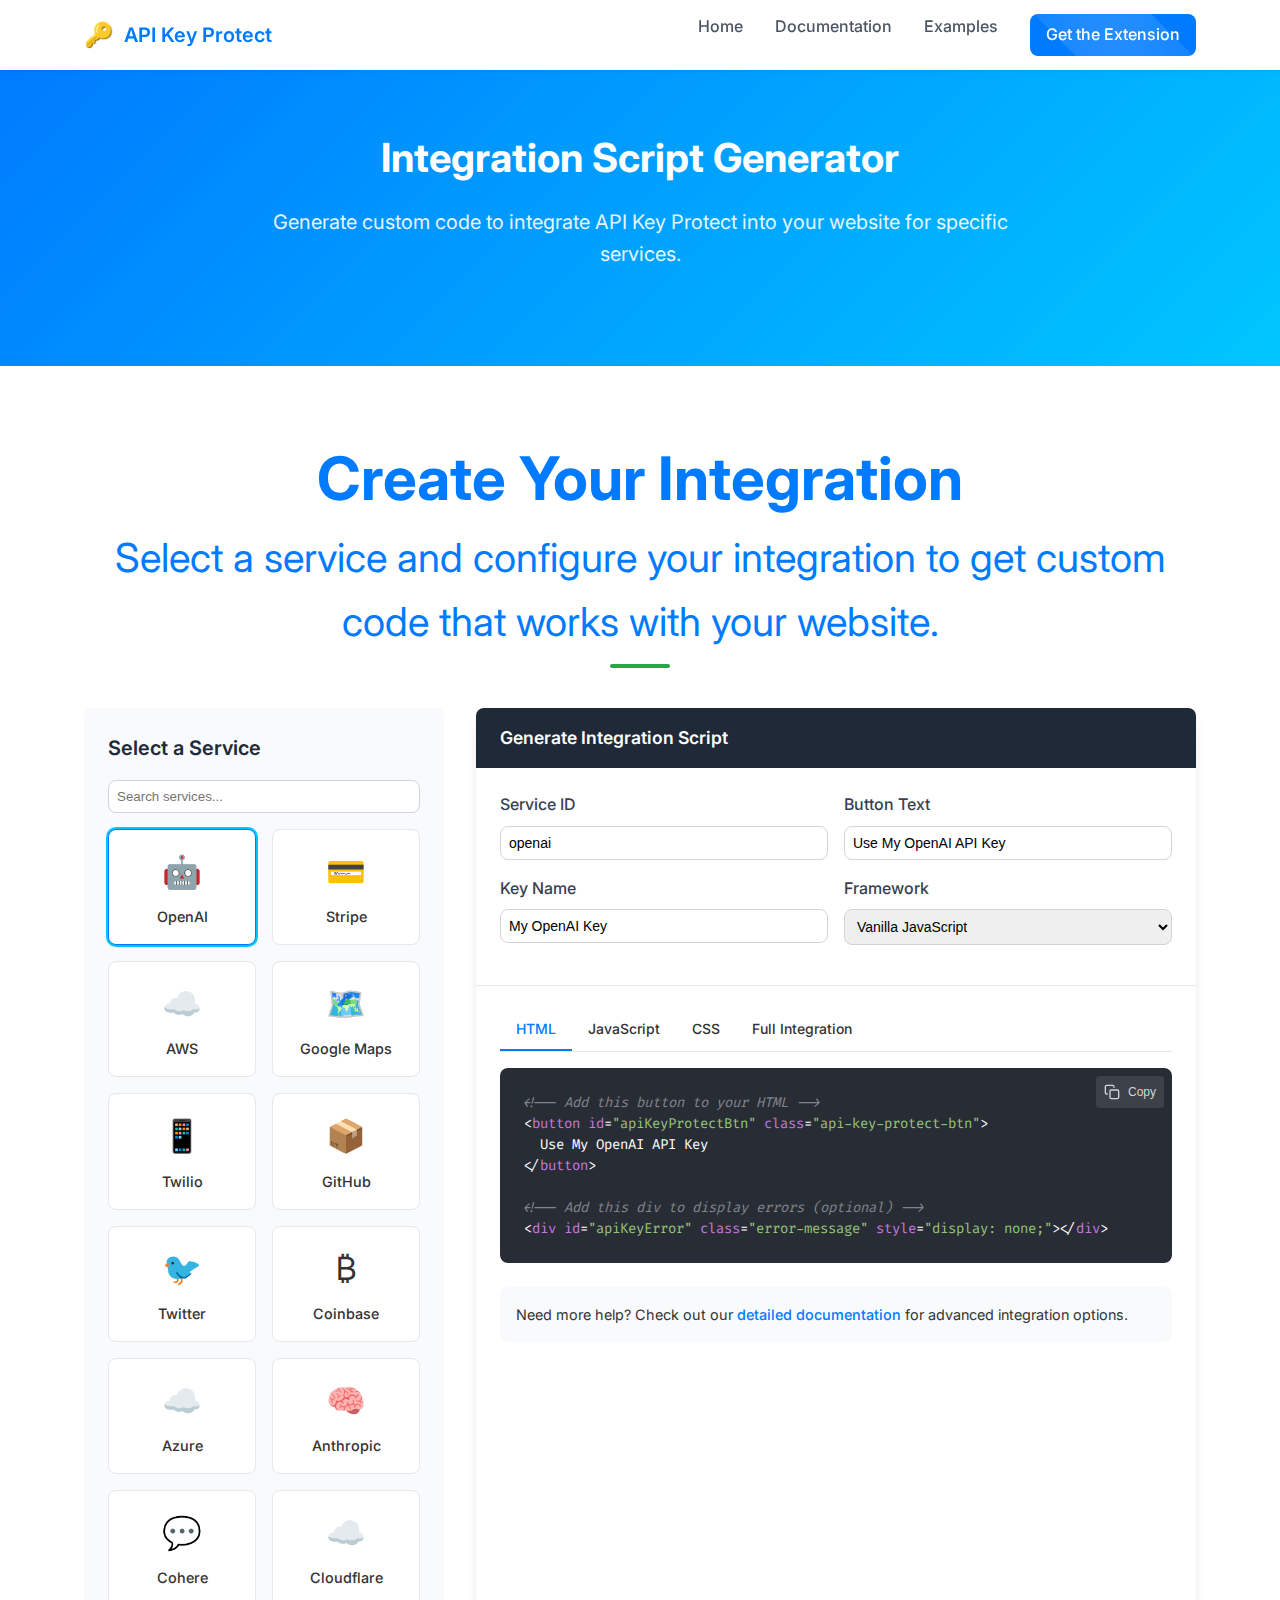
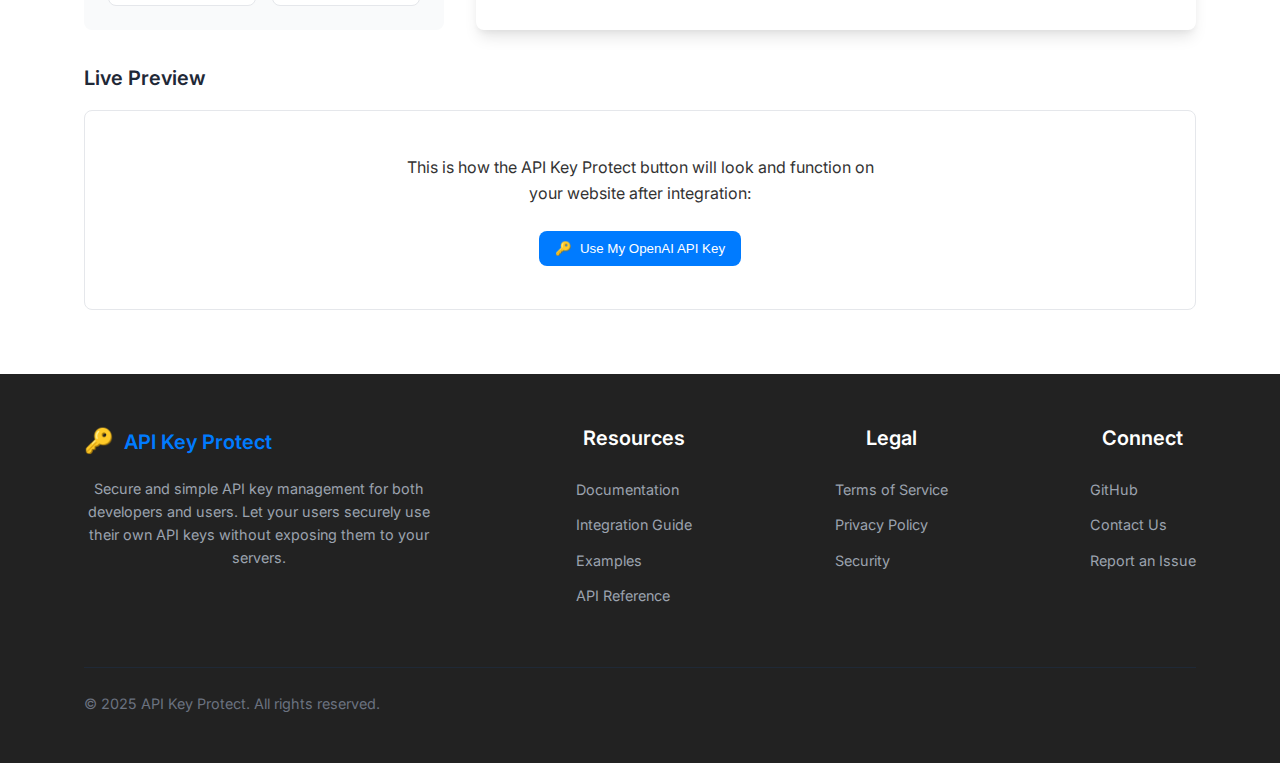
==== commit 29141645: "Update developer.html" ====
--- a/developer.html
+++ b/developer.html
@@ -22,7 +22,7 @@
           <a href="index.html">Home</a>
           <a href="#">Documentation</a>
           <a href="#">Examples</a>
-          <a href="https://chromewebstore.google.com/detail/protect-key/pkoblmlbdfdlhjbgjlhmpgkpfnkkfmej" class="cta" target="_blank">Get the Extension</a>
+          <a href="https://chromewebstore.google.com/detail/protect-key/edkgcdpbaggofodchjfkfiblhohmkbac" class="cta" target="_blank">Get the Extension</a>
         </div>
       </nav>
     </div>
--- a/styles.css
+++ b/styles.css
@@ -0,0 +1,895 @@
+/* CSS Variables & Global Styles */
+:root {
+  --primary-color: #007bff;
+  --secondary-color: #00c6ff;
+  --accent-color: #28a745;
+  --accent-hover: #218838;
+  --primary-dark: #005bb5;
+  --bg-color: #f9f9f9;
+  --white: #ffffff;
+  --dark: #222222;
+  --text-color: #333333;
+  --danger: #dc3545;
+  --gray-50: #F9FAFB;
+  --gray-100: #F3F4F6;
+  --gray-200: #E5E7EB;
+  --gray-300: #D1D5DB;
+  --gray-400: #9CA3AF;
+  --gray-500: #6B7280;
+  --gray-600: #4B5563;
+  --gray-700: #374151;
+  --gray-800: #1F2937;
+  --gray-900: #111827;
+  --code-bg: #282c34;
+  --border-radius: 8px;
+  --box-shadow: 0 10px 15px -3px rgba(0, 0, 0, 0.1),
+    0 4px 6px -2px rgba(0, 0, 0, 0.05);
+}
+
+* {
+  margin: 0;
+  padding: 0;
+  box-sizing: border-box;
+}
+
+body {
+  font-family: 'Inter', -apple-system, sans-serif;
+  background-color: var(--bg-color);
+  color: var(--text-color);
+  line-height: 1.6;
+}
+
+a {
+  text-decoration: none;
+  color: inherit;
+}
+
+.container {
+  width: 90%;
+  max-width: 1200px;
+  margin: 0 auto;
+  padding: 0 20px;
+}
+
+/* Header Styles */
+header {
+  background-color: var(--white);
+  box-shadow: 0 1px 3px rgba(0, 0, 0, 0.1);
+  position: sticky;
+  top: 0;
+  z-index: 100;
+}
+
+.navbar {
+  display: flex;
+  justify-content: space-between;
+  align-items: center;
+  height: 70px;
+}
+
+.logo {
+  display: flex;
+  align-items: center;
+  gap: 10px;
+  font-weight: 600;
+  font-size: 1.25rem;
+  color: var(--primary-color);
+}
+
+.logo-icon {
+  font-size: 1.5rem;
+  color: var(--primary-color);
+}
+
+.nav-links {
+  display: flex;
+  gap: 2rem;
+}
+
+.nav-links a {
+  color: var(--gray-600);
+  text-decoration: none;
+  font-weight: 500;
+  transition: color 0.2s;
+}
+
+.nav-links a:hover {
+  color: var(--primary-color);
+}
+
+.nav-links .cta {
+  background-color: var(--primary-color);
+  color: #fff;
+  padding: 0.5rem 1rem;
+  border-radius: var(--border-radius);
+  transition: background-color 0.2s;
+}
+
+.nav-links .cta:hover {
+  background-color: var(--primary-dark);
+}
+
+/* Hero Section */
+.hero {
+  position: relative;
+  text-align: center;
+  color: var(--white);
+  padding: 120px 20px;
+  background: linear-gradient(135deg, var(--primary-color) 0%, var(--secondary-color) 100%);
+  overflow: hidden;
+}
+
+.hero::after {
+  content: "";
+  position: absolute;
+  top: 0;
+  left: 50%;
+  transform: translateX(-50%);
+  width: 100%;
+  height: 100%;
+  background: url('https://source.unsplash.com/1600x900/?technology') center/cover no-repeat;
+  opacity: 0.1;
+  z-index: 0;
+}
+
+.hero-content {
+  position: relative;
+  z-index: 1;
+  max-width: 800px;
+  margin: 0 auto;
+}
+
+.hero h1 {
+  font-size: 3rem;
+  margin-bottom: 20px;
+}
+
+.hero p {
+  font-size: 1.25rem;
+  margin-bottom: 30px;
+}
+
+.btn {
+  background-color: var(--accent-color);
+  color: var(--white);
+  padding: 15px 30px;
+  border-radius: 50px;
+  font-size: 1.1rem;
+  text-transform: uppercase;
+  letter-spacing: 1px;
+  transition: background-color 0.3s, transform 0.3s;
+  display: inline-block;
+}
+
+.btn:hover {
+  background-color: var(--accent-hover);
+  transform: translateY(-3px);
+}
+
+/* Section Titles */
+.section-title {
+  text-align: center;
+  font-size: 2.5rem;
+  margin-bottom: 40px;
+  color: var(--primary-color);
+  position: relative;
+}
+
+.section-title::after {
+  content: "";
+  width: 60px;
+  height: 4px;
+  background-color: var(--accent-color);
+  display: block;
+  margin: 10px auto 0;
+  border-radius: 2px;
+}
+
+/* Features Section */
+.features {
+  padding: 80px 0;
+  background-color: var(--white);
+}
+
+.feature-grid {
+  display: grid;
+  grid-template-columns: repeat(auto-fit, minmax(250px, 1fr));
+  gap: 40px;
+}
+
+.feature {
+  background-color: var(--white);
+  padding: 30px;
+  border-radius: 10px;
+  box-shadow: 0 4px 8px rgba(0,0,0,0.05);
+  text-align: center;
+  transition: transform 0.3s, box-shadow 0.3s;
+}
+
+.feature:hover {
+  transform: translateY(-5px);
+  box-shadow: 0 8px 16px rgba(0,0,0,0.1);
+}
+
+.feature p {
+  font-size: 1rem;
+  color: var(--text-color);
+}
+
+/* Benefits Section */
+.benefits {
+  padding: 80px 0;
+  background-color: var(--white);
+}
+
+.benefits ul {
+  list-style: none;
+  display: grid;
+  grid-template-columns: repeat(auto-fit, minmax(250px, 1fr));
+  gap: 30px;
+  justify-items: center;
+}
+
+.benefits li {
+  font-size: 1.1rem;
+  display: flex;
+  flex-direction: column;
+  align-items: center;
+  gap: 8px;
+  padding: 20px;
+  border: 1px solid #ddd;
+  border-radius: 8px;
+  width: 100%;
+  max-width: 300px;
+  background: #fafafa;
+  text-align: center;
+}
+
+/* Use Cases Section */
+.use-cases {
+  padding: 80px 0;
+  background-color: var(--white);
+}
+
+.case-grid {
+  display: grid;
+  grid-template-columns: repeat(auto-fit, minmax(250px, 1fr));
+  gap: 40px;
+}
+
+.case {
+  background-color: var(--white);
+  padding: 40px 20px;
+  border-radius: 10px;
+  text-align: center;
+  box-shadow: 0 4px 8px rgba(0,0,0,0.05);
+  transition: transform 0.3s;
+}
+
+.case:hover {
+  transform: translateY(-5px);
+}
+
+.case h3 {
+  font-size: 1.5rem;
+  margin-bottom: 15px;
+  color: var(--primary-color);
+}
+
+.case p {
+  font-size: 1rem;
+  color: var(--text-color);
+}
+
+/* Demo Chat Section */
+#demo-chat {
+  padding: 60px 20px;
+  background-color: var(--white);
+  margin: 40px 0;
+  border-top: 1px solid #ddd;
+}
+
+#chatContainer {
+  border: 1px solid #ccc;
+  padding: 10px;
+  height: 250px;
+  overflow-y: auto;
+  background: #fff;
+  border-radius: 8px;
+  margin-bottom: 10px;
+}
+
+.chat-message {
+  margin: 5px 0;
+  padding: 5px 10px;
+  border-radius: 5px;
+  max-width: 80%;
+  word-wrap: break-word;
+}
+
+.chat-message.user {
+  background-color: #e6f7ff;
+  text-align: right;
+  margin-left: auto;
+}
+
+.chat-message.assistant {
+  background-color: #f6ffed;
+  text-align: left;
+  margin-right: auto;
+}
+
+#chatInput {
+  width: calc(100% - 22px);
+  padding: 10px;
+  border: 1px solid #ccc;
+  border-radius: 5px;
+  font-size: 1rem;
+  resize: none;
+}
+
+#sendChatBtn, #connectKeyBtn {
+  padding: 10px 20px;
+  font-size: 1rem;
+  border: none;
+  border-radius: 5px;
+  cursor: pointer;
+  margin-top: 10px;
+  background-color: var(--accent-color);
+  color: var(--white);
+  transition: background-color 0.3s;
+}
+
+#sendChatBtn:hover, #connectKeyBtn:hover {
+  background-color: var(--accent-hover);
+}
+
+#sendChatBtn:disabled {
+  background-color: #cccccc;
+  cursor: not-allowed;
+}
+
+.notice {
+  text-align: center;
+  font-size: 0.9rem;
+  color: #555;
+  margin-top: 10px;
+}
+
+/* Developer Section */
+.developers {
+  padding: 80px 20px;
+  background-color: var(--white);
+  text-align: center;
+}
+
+.developers p {
+  font-size: 1.1rem;
+  margin-bottom: 20px;
+}
+
+.developers a {
+  background-color: var(--primary-color);
+  color: var(--white);
+  padding: 10px 20px;
+  border-radius: 5px;
+  text-transform: uppercase;
+  transition: background-color 0.3s;
+}
+
+.developers a:hover {
+  background-color: var(--accent-hover);
+}
+
+/* CTA Section */
+.cta {
+  background-color: var(--primary-color);
+  color: var(--white);
+  text-align: center;
+  padding: 80px 20px;
+  position: relative;
+  overflow: hidden;
+}
+
+.cta::after {
+  content: "";
+  position: absolute;
+  top: -50%;
+  left: -50%;
+  width: 200%;
+  height: 200%;
+  background: radial-gradient(circle, rgba(255,255,255,0.15), transparent);
+  transform: rotate(45deg);
+  z-index: 0;
+}
+
+.cta-content {
+  position: relative;
+  z-index: 1;
+}
+
+.cta h2 {
+  font-size: 2.5rem;
+  margin-bottom: 20px;
+}
+
+/* Footer */
+footer {
+  background-color: var(--dark);
+  color: var(--white);
+  padding: 20px 0;
+  text-align: center;
+  font-size: 0.9rem;
+}
+
+footer a {
+  color: var(--accent-color);
+  margin: 0 10px;
+  transition: color 0.3s;
+}
+
+footer a:hover {
+  color: var(--white);
+}
+
+/* Animations */
+.animate-on-scroll {
+  opacity: 0;
+  transform: translateY(20px);
+  transition: opacity 0.6s ease-out, transform 0.6s ease-out;
+}
+
+.animate-on-scroll.visible {
+  opacity: 1;
+  transform: translateY(0);
+}
+
+/* Back to Top Button */
+#backToTop {
+  position: fixed;
+  bottom: 20px;
+  right: 20px;
+  display: none;
+  padding: 10px 15px;
+  background-color: var(--primary-color);
+  color: var(--white);
+  border: none;
+  border-radius: 5px;
+  cursor: pointer;
+}
+
+/* Developer Page Specific Styles */
+.developer-page .hero {
+  padding: 4rem 0;
+}
+
+.developer-page .hero h1 {
+  font-size: 2.5rem;
+  font-weight: 700;
+  margin-bottom: 1.5rem;
+  line-height: 1.2;
+}
+
+.developer-page .hero p {
+  font-size: 1.25rem;
+  margin-bottom: 2rem;
+  opacity: 0.9;
+}
+
+.developer-page .section {
+  padding: 4rem 0;
+  background-color: #fff;
+}
+
+/* Integration Generator */
+.integration-generator {
+  display: grid;
+  grid-template-columns: 1fr 2fr;
+  gap: 2rem;
+  margin-top: 2rem;
+}
+
+.services-list {
+  background-color: var(--gray-50);
+  border-radius: var(--border-radius);
+  padding: 1.5rem;
+  height: fit-content;
+}
+
+.services-title {
+  font-size: 1.25rem;
+  font-weight: 600;
+  margin-bottom: 1rem;
+  color: var(--gray-800);
+}
+
+.services-search {
+  padding: 0.5rem;
+  border: 1px solid var(--gray-300);
+  border-radius: var(--border-radius);
+  width: 100%;
+  margin-bottom: 1rem;
+}
+
+.services-grid {
+  display: grid;
+  grid-template-columns: repeat(auto-fill, minmax(120px, 1fr));
+  gap: 1rem;
+}
+
+.service-card {
+  background-color: #fff;
+  border: 1px solid var(--gray-200);
+  border-radius: var(--border-radius);
+  padding: 1rem;
+  text-align: center;
+  cursor: pointer;
+  transition: all 0.2s;
+}
+
+.service-card:hover {
+  transform: translateY(-2px);
+  box-shadow: var(--box-shadow);
+  border-color: var(--primary-light);
+}
+
+.service-card.active {
+  border-color: var(--primary-color);
+  box-shadow: 0 0 0 2px var(--secondary-color);
+}
+
+.service-icon {
+  font-size: 2rem;
+  margin-bottom: 0.5rem;
+}
+
+.service-name {
+  font-size: 0.9rem;
+  font-weight: 500;
+}
+
+.script-generator {
+  background-color: #fff;
+  border-radius: var(--border-radius);
+  box-shadow: var(--box-shadow);
+  overflow: hidden;
+}
+
+.script-header {
+  background-color: var(--gray-800);
+  color: #fff;
+  padding: 1rem 1.5rem;
+  display: flex;
+  justify-content: space-between;
+  align-items: center;
+}
+
+.script-title {
+  font-size: 1.1rem;
+  font-weight: 600;
+  margin: 0;
+}
+
+.config-container {
+  padding: 1.5rem;
+  border-bottom: 1px solid var(--gray-200);
+}
+
+.config-form {
+  display: grid;
+  grid-template-columns: 1fr 1fr;
+  gap: 1rem;
+}
+
+.form-group {
+  margin-bottom: 1rem;
+}
+
+.form-group label {
+  display: block;
+  font-weight: 500;
+  margin-bottom: 0.5rem;
+  color: var(--gray-700);
+}
+
+.form-group input,
+.form-group select {
+  width: 100%;
+  padding: 0.5rem;
+  border: 1px solid var(--gray-300);
+  border-radius: var(--border-radius);
+  font-size: 0.875rem;
+}
+
+.script-output {
+  padding: 1.5rem;
+}
+
+.output-tabs {
+  display: flex;
+  margin-bottom: 1rem;
+  border-bottom: 1px solid var(--gray-200);
+}
+
+.output-tab {
+  padding: 0.5rem 1rem;
+  border-bottom: 2px solid transparent;
+  font-size: 0.875rem;
+  font-weight: 500;
+  cursor: pointer;
+}
+
+.output-tab.active {
+  border-bottom-color: var(--primary-color);
+  color: var(--primary-color);
+}
+
+.tab-content {
+  display: none;
+}
+
+.tab-content.active {
+  display: block;
+}
+
+.code-container {
+  position: relative;
+  margin-top: 1rem;
+}
+
+pre {
+  background-color: var(--code-bg);
+  color: #fff;
+  padding: 1.5rem;
+  border-radius: var(--border-radius);
+  overflow-x: auto;
+  font-family: 'Fira Code', monospace;
+  font-size: 0.875rem;
+  line-height: 1.5;
+}
+
+.comment {
+  color: #7F848E;
+  font-style: italic;
+}
+
+.key {
+  color: #C678DD;
+}
+
+.value {
+  color: #98C379;
+}
+
+.function {
+  color: #61AFEF;
+}
+
+.copy-btn {
+  position: absolute;
+  top: 0.5rem;
+  right: 0.5rem;
+  background: rgba(255, 255, 255, 0.1);
+  border: none;
+  border-radius: 4px;
+  padding: 0.5rem;
+  color: var(--gray-300);
+  cursor: pointer;
+  transition: all 0.2s;
+  display: flex;
+  align-items: center;
+  gap: 0.5rem;
+  font-size: 0.75rem;
+}
+
+.copy-btn:hover {
+  background: rgba(255, 255, 255, 0.2);
+  color: white;
+}
+
+.docs-link {
+  margin-top: 1.5rem;
+  padding: 1rem;
+  background-color: var(--gray-50);
+  border-radius: var(--border-radius);
+  font-size: 0.9rem;
+}
+
+.docs-link a {
+  color: var(--primary-color);
+  text-decoration: none;
+  font-weight: 500;
+}
+
+.docs-link a:hover {
+  text-decoration: underline;
+}
+
+.integration-preview {
+  margin-top: 2rem;
+}
+
+.preview-title {
+  font-size: 1.25rem;
+  font-weight: 600;
+  margin-bottom: 1rem;
+  color: var(--gray-800);
+}
+
+.live-preview {
+  background-color: #fff;
+  border-radius: var(--border-radius);
+  padding: 2rem;
+  border: 1px solid var(--gray-200);
+  display: flex;
+  flex-direction: column;
+  align-items: center;
+  justify-content: center;
+  min-height: 200px;
+}
+
+.preview-description {
+  text-align: center;
+  margin-bottom: 1.5rem;
+  max-width: 500px;
+}
+
+.api-key-protect-btn {
+  display: inline-flex;
+  align-items: center;
+  gap: 8px;
+  padding: 10px 16px;
+  background-color: var(--primary-color);
+  color: #fff;
+  border: none;
+  border-radius: 8px;
+  font-weight: 500;
+  cursor: pointer;
+  transition: background-color 0.2s;
+}
+
+.api-key-protect-btn::before {
+  content: '🔑';
+  display: inline-block;
+}
+
+.api-key-protect-btn:hover {
+  background-color: var(--primary-dark);
+}
+
+/* Developer Page Footer */
+.developer-page footer {
+  padding: 3rem 0;
+}
+
+.developer-page .footer-content {
+  display: flex;
+  justify-content: space-between;
+  flex-wrap: wrap;
+  gap: 2rem;
+}
+
+.developer-page .footer-info {
+  max-width: 350px;
+}
+
+.developer-page .footer-info p {
+  margin-top: 1rem;
+  color: var(--gray-400);
+}
+
+.developer-page .footer-links h3 {
+  font-size: 1.25rem;
+  font-weight: 600;
+  margin-bottom: 1.5rem;
+}
+
+.developer-page .footer-links ul {
+  list-style: none;
+  display: block;
+}
+
+.developer-page .footer-links li {
+  margin-bottom: 0.75rem;
+  display: block;
+  border: none;
+  padding: 0;
+  background: none;
+  text-align: left;
+  width: auto;
+}
+
+.developer-page .footer-links a {
+  color: var(--gray-400);
+  text-decoration: none;
+  transition: color 0.2s;
+  margin: 0;
+}
+
+.developer-page .footer-links a:hover {
+  color: #fff;
+}
+
+.developer-page .footer-bottom {
+  margin-top: 3rem;
+  padding-top: 1.5rem;
+  border-top: 1px solid var(--gray-800);
+  display: flex;
+  justify-content: space-between;
+  align-items: center;
+  flex-wrap: wrap;
+  gap: 1rem;
+}
+
+.developer-page .footer-bottom p {
+  color: var(--gray-500);
+}
+
+/* Responsive Design */
+@media (max-width: 768px) {
+  .hero h1 {
+    font-size: 2.5rem;
+  }
+  
+  .hero p {
+    font-size: 1rem;
+  }
+
+  .btn {
+    padding: 12px 25px;
+    font-size: 1rem;
+  }
+  
+  .header-inner {
+    flex-direction: column;
+    gap: 10px;
+  }
+  
+  .section-title {
+    font-size: 2rem;
+  }
+  
+  .navbar {
+    flex-direction: column;
+    height: auto;
+    padding: 1rem 0;
+  }
+  
+  .nav-links {
+    margin-top: 1rem;
+    flex-wrap: wrap;
+    justify-content: center;
+    gap: 1rem;
+  }
+  
+  .integration-generator {
+    grid-template-columns: 1fr;
+  }
+  
+  .config-form {
+    grid-template-columns: 1fr;
+  }
+}
+
+@media (max-width: 480px) {
+  .hero h1 {
+    font-size: 2rem;
+  }
+  
+  .feature, .case, .benefits li {
+    padding: 20px;
+  }
+  
+  .hero {
+    padding: 4rem 0;
+  }
+  
+  .hero h1 {
+    font-size: 1.875rem;
+  }
+  
+  .nav-links {
+    flex-direction: column;
+    align-items: center;
+  }
+}
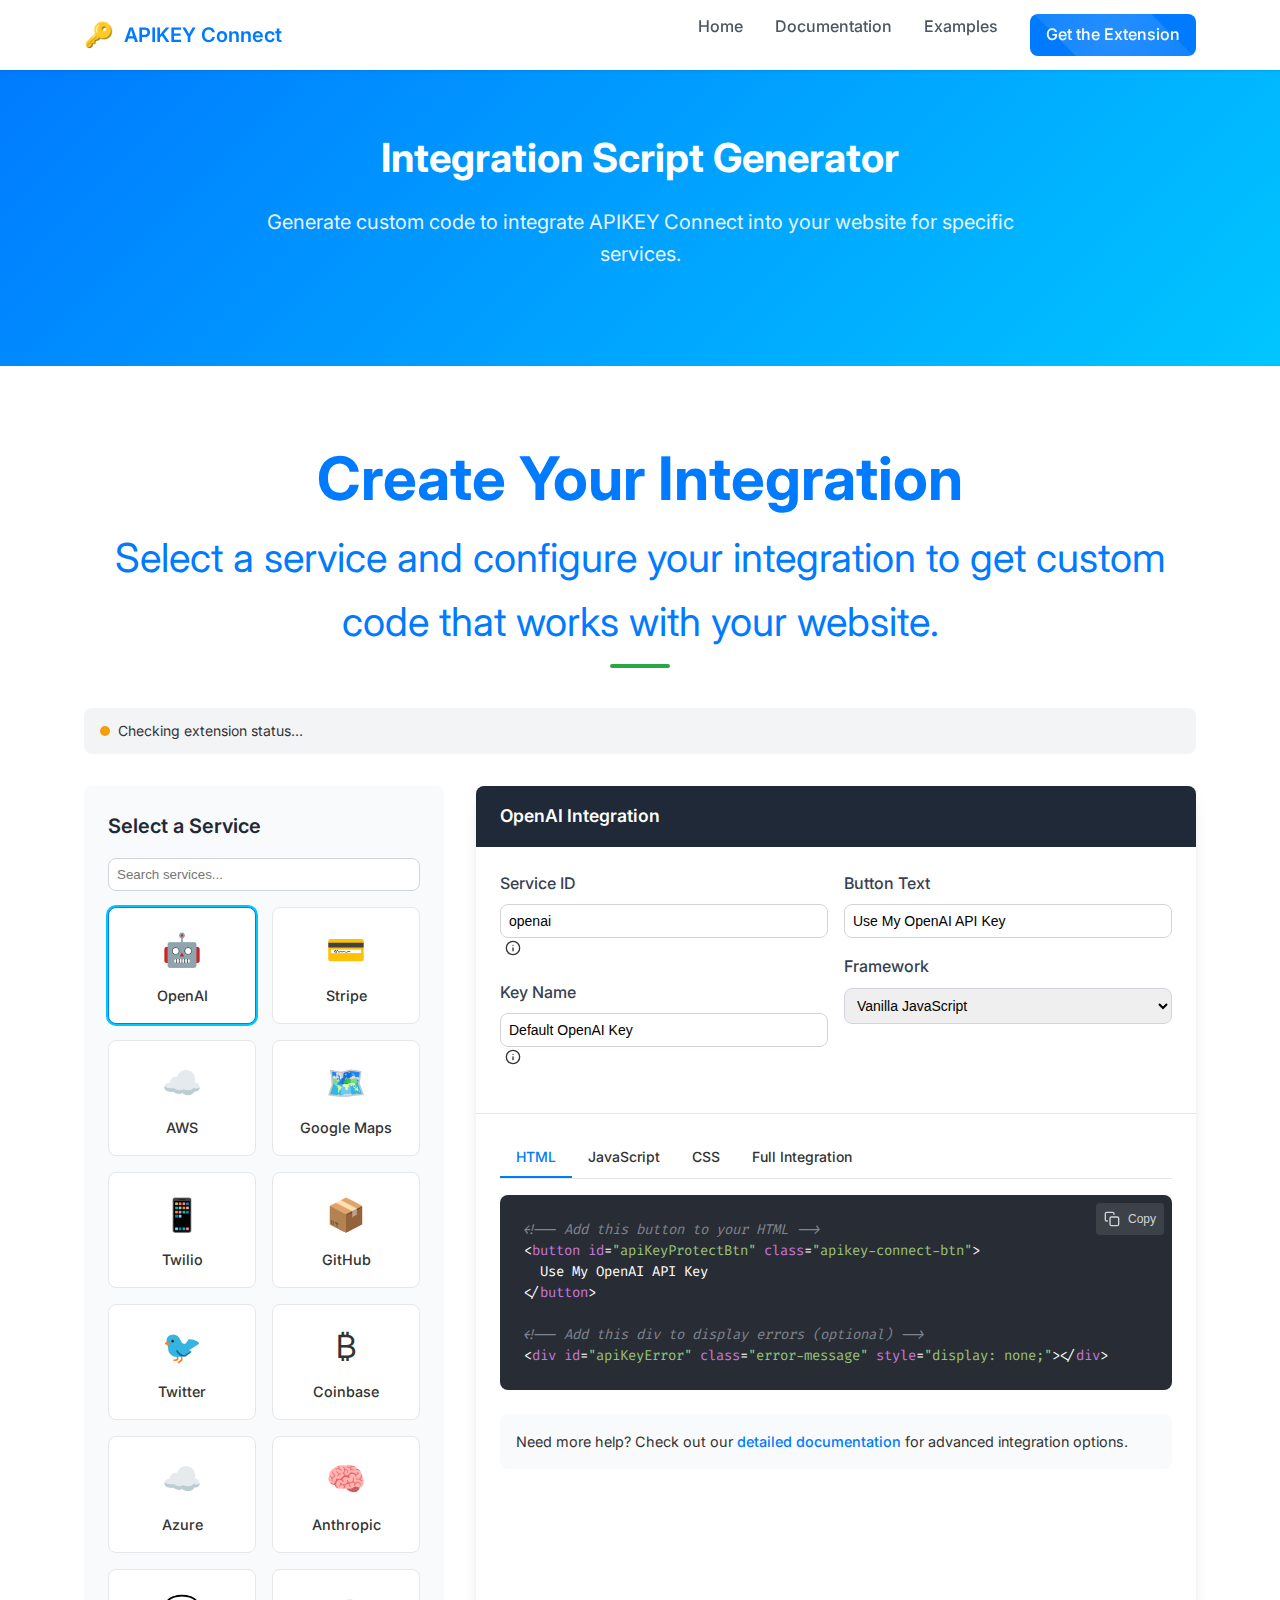
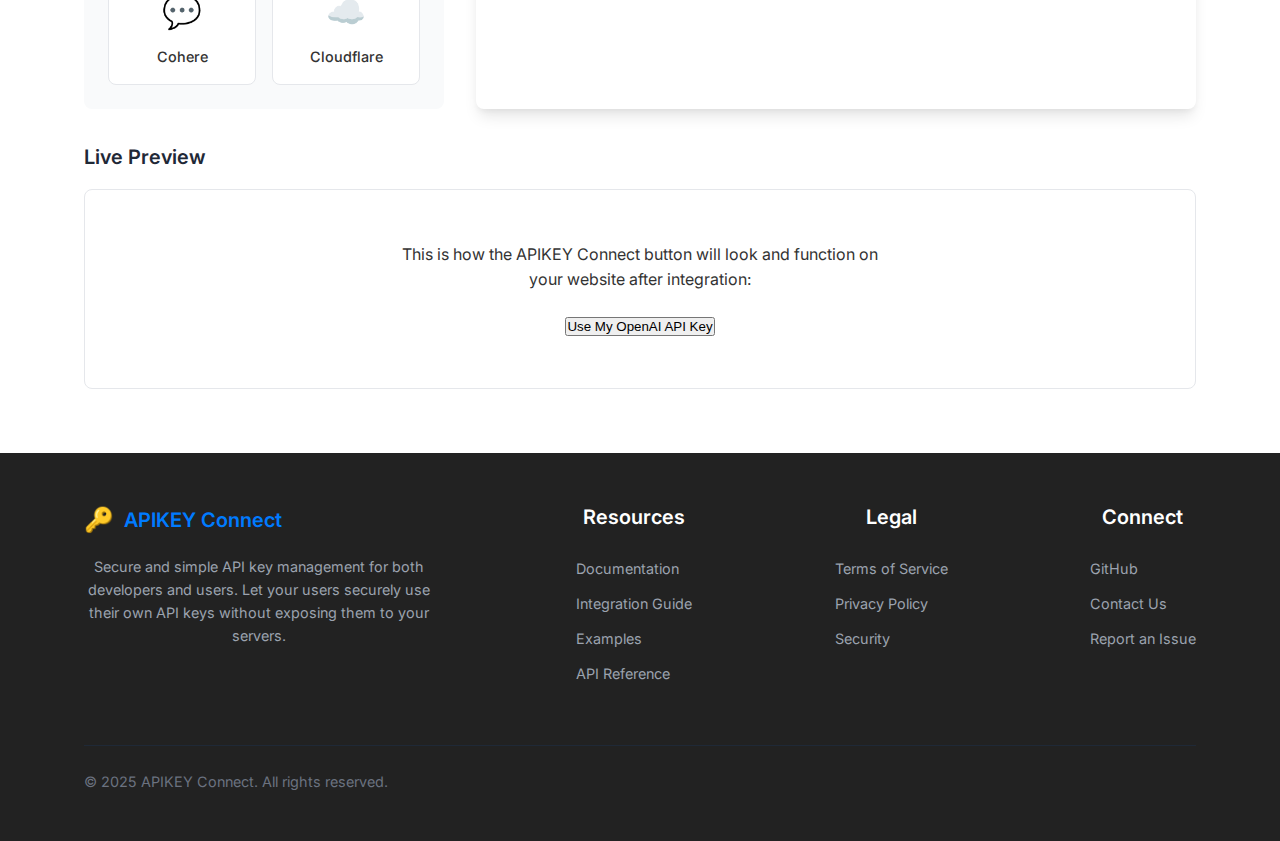
==== commit 31634c45: "Update developer.html" ====
--- a/developer.html
+++ b/developer.html
@@ -8,6 +8,70 @@
   <link href="https://fonts.googleapis.com/css2?family=Fira+Code&display=swap" rel="stylesheet">
   <!-- External CSS -->
   <link rel="stylesheet" href="styles.css" />
+  <style>
+    /* Inline fallback styles in case styles.css is missing */
+    .extension-status {
+      display: flex;
+      align-items: center;
+      margin-bottom: 20px;
+      padding: 12px 16px;
+      border-radius: 8px;
+      background-color: #f3f4f6;
+    }
+    
+    .status-indicator {
+      display: inline-flex;
+      align-items: center;
+      font-size: 14px;
+    }
+    
+    .status-dot {
+      width: 10px;
+      height: 10px;
+      border-radius: 50%;
+      margin-right: 8px;
+    }
+    
+    .status-dot.pending { background-color: #f59e0b; }
+    .status-dot.success { background-color: #10b981; }
+    .status-dot.error { background-color: #ef4444; }
+    
+    .install-prompt {
+      margin-left: auto;
+    }
+    
+    .api-key-tooltip {
+      position: relative;
+      display: inline-block;
+      cursor: help;
+      margin-left: 5px;
+    }
+    
+    .api-key-tooltip .tooltiptext {
+      visibility: hidden;
+      width: 250px;
+      background-color: #1f2937;
+      color: #fff;
+      text-align: left;
+      border-radius: 6px;
+      padding: 10px;
+      position: absolute;
+      z-index: 1;
+      bottom: 125%;
+      left: 50%;
+      transform: translateX(-50%);
+      opacity: 0;
+      transition: opacity 0.3s;
+      font-weight: normal;
+      font-size: 12px;
+      line-height: 1.5;
+    }
+    
+    .api-key-tooltip:hover .tooltiptext {
+      visibility: visible;
+      opacity: 1;
+    }
+  </style>
 </head>
 <body class="developer-page">
   <!-- Header -->
@@ -16,13 +80,13 @@
       <nav class="navbar">
         <div class="logo">
           <span class="logo-icon" aria-hidden="true">🔑</span>
-          API Key Protect
+          APIKEY Connect
         </div>
         <div class="nav-links">
           <a href="index.html">Home</a>
           <a href="#">Documentation</a>
           <a href="#">Examples</a>
-          <a href="https://chromewebstore.google.com/detail/protect-key/edkgcdpbaggofodchjfkfiblhohmkbac" class="cta" target="_blank">Get the Extension</a>
+          <a href="https://chromewebstore.google.com/detail/apikey-connect/edkgcdpbaggofodchjfkfiblhohmkbac" class="cta" target="_blank">Get the Extension</a>
         </div>
       </nav>
     </div>
@@ -34,7 +98,7 @@
       <div class="hero-content">
         <h1>Integration Script Generator</h1>
         <p>
-          Generate custom code to integrate API Key Protect into your website for specific services.
+          Generate custom code to integrate APIKEY Connect into your website for specific services.
         </p>
       </div>
     </div>
@@ -46,6 +110,17 @@
       <div class="section-title">
         <h2>Create Your Integration</h2>
         <p>Select a service and configure your integration to get custom code that works with your website.</p>
+      </div>
+
+      <!-- Extension Status -->
+      <div class="extension-status" id="extensionStatus">
+        <div class="status-indicator">
+          <div class="status-dot pending"></div>
+          <span>Checking extension status...</span>
+        </div>
+        <div class="install-prompt" style="display: none;">
+          <a href="https://chromewebstore.google.com/detail/apikey-connect/edkgcdpbaggofodchjfkfiblhohmkbac" class="cta-button" target="_blank">Install Extension</a>
+        </div>
       </div>
 
       <div class="integration-generator">
@@ -60,7 +135,7 @@
 
         <div class="script-generator">
           <div class="script-header">
-            <h3 class="script-title" id="selectedServiceTitle">Generate Integration Script</h3>
+            <h3 class="script-title" id="selectedServiceTitle">OpenAI Integration</h3>
           </div>
 
           <div class="config-container">
@@ -69,10 +144,24 @@
                 <div class="form-group">
                   <label for="serviceId">Service ID</label>
                   <input type="text" id="serviceId" value="openai">
+                  <div class="api-key-tooltip">
+                    <svg xmlns="http://www.w3.org/2000/svg" width="16" height="16" viewBox="0 0 24 24" fill="none" stroke="currentColor" stroke-width="2" stroke-linecap="round" stroke-linejoin="round">
+                      <circle cx="12" cy="12" r="10"></circle>
+                      <path d="M12 16v-4M12 8h.01"></path>
+                    </svg>
+                    <span class="tooltiptext">The unique identifier for the service in the extension. This must match exactly what's stored in the extension.</span>
+                  </div>
                 </div>
                 <div class="form-group">
                   <label for="keyName">Key Name</label>
-                  <input type="text" id="keyName" value="My OpenAI Key">
+                  <input type="text" id="keyName" value="Default OpenAI Key">
+                  <div class="api-key-tooltip">
+                    <svg xmlns="http://www.w3.org/2000/svg" width="16" height="16" viewBox="0 0 24 24" fill="none" stroke="currentColor" stroke-width="2" stroke-linecap="round" stroke-linejoin="round">
+                      <circle cx="12" cy="12" r="10"></circle>
+                      <path d="M12 16v-4M12 8h.01"></path>
+                    </svg>
+                    <span class="tooltiptext">The name of the specific key to request. Leave blank to use the default key for this service.</span>
+                  </div>
                 </div>
               </div>
               <div>
@@ -104,7 +193,7 @@
             <div id="htmlTab" class="tab-content active">
               <div class="code-container">
                 <pre id="htmlCode"><span class="comment">&lt;!-- Add this button to your HTML --&gt;</span>
-&lt;<span class="key">button</span> <span class="key">id</span>=<span class="value">"apiKeyProtectBtn"</span> <span class="key">class</span>=<span class="value">"api-key-protect-btn"</span>&gt;
+&lt;<span class="key">button</span> <span class="key">id</span>=<span class="value">"apiKeyProtectBtn"</span> <span class="key">class</span>=<span class="value">"apikey-connect-btn"</span>&gt;
   Use My OpenAI API Key
 &lt;/<span class="key">button</span>&gt;
 
@@ -127,21 +216,69 @@
   const apiKeyProtectBtn = document.getElementById('apiKeyProtectBtn');
   const apiKeyError = document.getElementById('apiKeyError');
   
+  <span class="comment">// Extension ID for APIKEY Connect</span>
+  const EXTENSION_ID = 'edkgcdpbaggofodchjfkfiblhohmkbac';
+  
+  <span class="comment">// Function to show error messages</span>
+  function showError(message) {
+    if (apiKeyError) {
+      apiKeyError.textContent = message;
+      apiKeyError.style.display = 'block';
+      setTimeout(() => {
+        apiKeyError.style.display = 'none';
+      }, 5000);
+    } else {
+      alert(message);
+    }
+  }
+  
+  <span class="comment">// Function to check if extension is installed</span>
+  async function checkExtension() {
+    try {
+      if (typeof chrome === 'undefined' || !chrome.runtime || !chrome.runtime.sendMessage) {
+        return false;
+      }
+      
+      return new Promise((resolve) => {
+        chrome.runtime.sendMessage(EXTENSION_ID, { type: 'ping' }, (response) => {
+          <span class="comment">// Check for error</span>
+          const error = chrome.runtime.lastError;
+          if (error) {
+            resolve(false);
+            return;
+          }
+          
+          resolve(response && response.success);
+        });
+      });
+    } catch (error) {
+      return false;
+    }
+  }
+  
+  <span class="comment">// Button click handler</span>
   apiKeyProtectBtn.addEventListener('click', async function() {
     try {
-      <span class="comment">// Check if the extension is available</span>
-      if (typeof chrome === 'undefined' || !chrome.runtime || !chrome.runtime.sendMessage) {
-        showError('Please install the API Key Protect extension to use this feature.');
+      <span class="comment">// Disable button during the request</span>
+      apiKeyProtectBtn.disabled = true;
+      
+      <span class="comment">// Check if the extension is installed</span>
+      const isInstalled = await checkExtension();
+      if (!isInstalled) {
+        if (confirm('The APIKEY Connect extension is required but not installed. Would you like to install it now?')) {
+          window.open('https://chromewebstore.google.com/detail/apikey-connect/edkgcdpbaggofodchjfkfiblhohmkbac', '_blank');
+        }
+        apiKeyProtectBtn.disabled = false;
         return;
       }
       
       <span class="comment">// Request the API key from the extension</span>
       const response = await chrome.runtime.sendMessage(
-        'pkoblmlbdfdlhjbgjlhmpgkpfnkkfmej', <span class="comment">// Extension ID</span>
+        EXTENSION_ID,
         {
           type: "requestKey",
           serviceId: "openai",      <span class="comment">// Specify the service ID</span>
-          keyName: "My OpenAI Key"  <span class="comment">// Specify the key name</span>
+          keyName: "Default OpenAI Key"  <span class="comment">// Specify the key name</span>
         }
       );
       
@@ -161,21 +298,13 @@
     } catch (error) {
       console.error('Error requesting API key:', error);
       showError('Error requesting API key. Is the extension installed?');
+    } finally {
+      <span class="comment">// Re-enable button</span>
+      apiKeyProtectBtn.disabled = false;
     }
   });
   
-  function showError(message) {
-    if (apiKeyError) {
-      apiKeyError.textContent = message;
-      apiKeyError.style.display = 'block';
-      setTimeout(() => {
-        apiKeyError.style.display = 'none';
-      }, 5000);
-    } else {
-      alert(message);
-    }
-  }
-  
+  <span class="comment">// Example function to use the API key</span>
   function useApiKey(apiKey) {
     <span class="comment">// Example function to use the API key for requests</span>
     <span class="comment">// Replace this with your actual API calls</span>
@@ -211,30 +340,40 @@
             <div id="cssTab" class="tab-content">
               <div class="code-container">
                 <pre id="cssCode"><span class="comment">/* Add this CSS to your stylesheet */</span>
-.api-key-protect-btn {
+.apikey-connect-btn {
   display: flex;
   align-items: center;
   gap: 8px;
   padding: 10px 16px;
-  background-color: #007bff;
+  background-color: #4f46e5;
   color: #fff;
   border: none;
   border-radius: 8px;
   font-weight: 500;
+  font-family: -apple-system, BlinkMacSystemFont, "Segoe UI", Roboto, sans-serif;
   cursor: pointer;
-  transition: background-color 0.2s;
+  transition: background-color 0.2s, transform 0.1s;
 }
 
-.api-key-protect-btn::before {
-  content: '🔑';
+.apikey-connect-btn::before {
+  content: '';
   display: inline-block;
+  width: 16px;
+  height: 16px;
+  background-image: url("data:image/svg+xml,%3Csvg xmlns='http://www.w3.org/2000/svg' viewBox='0 0 24 24' fill='none' stroke='white' stroke-width='2' stroke-linecap='round' stroke-linejoin='round'%3E%3Cpath d='M9 11.5C9 12.8807 7.88071 14 6.5 14C5.11929 14 4 12.8807 4 11.5C4 10.1193 5.11929 9 6.5 9C7.88071 9 9 10.1193 9 11.5Z'%3E%3C/path%3E%3Cpath d='M9 11.5H20V14H17V17H14V14H9'%3E%3C/path%3E%3C/svg%3E");
+  background-size: contain;
+  background-repeat: no-repeat;
 }
 
-.api-key-protect-btn:hover {
-  background-color: #0056b3;
+.apikey-connect-btn:hover {
+  background-color: #4338ca;
 }
 
-.api-key-protect-btn:disabled {
+.apikey-connect-btn:active {
+  transform: scale(0.98);
+}
+
+.apikey-connect-btn:disabled {
   opacity: 0.7;
   cursor: not-allowed;
 }
@@ -242,9 +381,11 @@
 .error-message {
   margin-top: 0.5rem;
   padding: 0.5rem;
-  color: #721c24;
-  background-color: #f8d7da;
+  color: #b91c1c;
+  background-color: #fee2e2;
   border-radius: 4px;
+  font-family: -apple-system, BlinkMacSystemFont, "Segoe UI", Roboto, sans-serif;
+  font-size: 14px;
 }</pre>
                 <button class="copy-btn" data-target="cssCode">
                   <svg xmlns="http://www.w3.org/2000/svg" width="16" height="16" viewBox="0 0 24 24" fill="none" stroke="currentColor" stroke-width="2" stroke-linecap="round" stroke-linejoin="round">
@@ -261,31 +402,50 @@
                 <pre id="fullCode"><span class="comment">&lt;!-- Complete Integration Example --&gt;</span>
 &lt;<span class="key">html</span>&gt;
 &lt;<span class="key">head</span>&gt;
+  &lt;<span class="key">title</span>&gt;APIKEY Connect Integration Example&lt;/<span class="key">title</span>&gt;
   &lt;<span class="key">style</span>&gt;
-    .api-key-protect-btn {
+    body {
+      font-family: -apple-system, BlinkMacSystemFont, "Segoe UI", Roboto, sans-serif;
+      max-width: 800px;
+      margin: 0 auto;
+      padding: 20px;
+      line-height: 1.6;
+    }
+    
+    .apikey-connect-btn {
       display: flex;
       align-items: center;
       gap: 8px;
       padding: 10px 16px;
-      background-color: #007bff;
+      background-color: #4f46e5;
       color: #fff;
       border: none;
       border-radius: 8px;
       font-weight: 500;
       cursor: pointer;
-      transition: background-color 0.2s;
-    }
-    
-    .api-key-protect-btn::before {
-      content: '🔑';
+      transition: background-color 0.2s, transform 0.1s;
+      margin: 20px 0;
+    }
+    
+    .apikey-connect-btn::before {
+      content: '';
       display: inline-block;
-    }
-    
-    .api-key-protect-btn:hover {
-      background-color: #0056b3;
-    }
-    
-    .api-key-protect-btn:disabled {
+      width: 16px;
+      height: 16px;
+      background-image: url("data:image/svg+xml,%3Csvg xmlns='http://www.w3.org/2000/svg' viewBox='0 0 24 24' fill='none' stroke='white' stroke-width='2' stroke-linecap='round' stroke-linejoin='round'%3E%3Cpath d='M9 11.5C9 12.8807 7.88071 14 6.5 14C5.11929 14 4 12.8807 4 11.5C4 10.1193 5.11929 9 6.5 9C7.88071 9 9 10.1193 9 11.5Z'%3E%3C/path%3E%3Cpath d='M9 11.5H20V14H17V17H14V14H9'%3E%3C/path%3E%3C/svg%3E");
+      background-size: contain;
+      background-repeat: no-repeat;
+    }
+    
+    .apikey-connect-btn:hover {
+      background-color: #4338ca;
+    }
+    
+    .apikey-connect-btn:active {
+      transform: scale(0.98);
+    }
+    
+    .apikey-connect-btn:disabled {
       opacity: 0.7;
       cursor: not-allowed;
     }
@@ -293,72 +453,123 @@
     .error-message {
       margin-top: 0.5rem;
       padding: 0.5rem;
-      color: #721c24;
-      background-color: #f8d7da;
+      color: #b91c1c;
+      background-color: #fee2e2;
       border-radius: 4px;
+      font-size: 14px;
+    }
+    
+    .result-container {
+      margin-top: 20px;
+      border-radius: 8px;
+      overflow: hidden;
+    }
+    
+    .result-container.success {
+      border: 1px solid #d1fae5;
+    }
+    
+    .result-container.error {
+      border: 1px solid #fee2e2;
+    }
+    
+    .result-header {
+      padding: 10px 15px;
+      font-weight: 600;
+    }
+    
+    .result-container.success .result-header {
+      background-color: #d1fae5;
+      color: #065f46;
+    }
+    
+    .result-container.error .result-header {
+      background-color: #fee2e2;
+      color: #b91c1c;
+    }
+    
+    .result-body {
+      padding: 15px;
+      background-color: #f9fafb;
+    }
+    
+    pre {
+      white-space: pre-wrap;
+      word-break: break-word;
+      margin: 0;
+      font-family: monospace;
+    }
+    
+    .extension-status {
+      padding: 15px;
+      border-radius: 8px;
+      background-color: #f3f4f6;
+      margin-bottom: 20px;
+      display: flex;
+      align-items: center;
+      font-size: 14px;
+    }
+    
+    .status-dot {
+      width: 10px;
+      height: 10px;
+      border-radius: 50%;
+      margin-right: 8px;
+    }
+    
+    .status-dot.pending { background-color: #f59e0b; }
+    .status-dot.success { background-color: #10b981; }
+    .status-dot.error { background-color: #ef4444; }
+    
+    .install-link {
+      margin-left: auto;
+      color: #4f46e5;
+      text-decoration: none;
+      font-weight: 500;
+    }
+    
+    .install-link:hover {
+      text-decoration: underline;
     }
   &lt;/<span class="key">style</span>&gt;
 &lt;/<span class="key">head</span>&gt;
 &lt;<span class="key">body</span>&gt;
-  &lt;<span class="key">h1</span>&gt;API Key Protect Integration Example&lt;/<span class="key">h1</span>&gt;
-  
-  &lt;<span class="key">p</span>&gt;Click the button below to provide your API key securely:&lt;/<span class="key">p</span>&gt;
-  
-  &lt;<span class="key">button</span> <span class="key">id</span>=<span class="value">"apiKeyProtectBtn"</span> <span class="key">class</span>=<span class="value">"api-key-protect-btn"</span>&gt;
+  &lt;<span class="key">h1</span>&gt;APIKEY Connect Integration Example&lt;/<span class="key">h1</span>&gt;
+  
+  &lt;<span class="key">div</span> <span class="key">id</span>=<span class="value">"extensionStatus"</span> <span class="key">class</span>=<span class="value">"extension-status"</span>&gt;
+    &lt;<span class="key">div</span> <span class="key">class</span>=<span class="value">"status-dot pending"</span>&gt;&lt;/<span class="key">div</span>&gt;
+    &lt;<span class="key">span</span>&gt;Checking extension status...&lt;/<span class="key">span</span>&gt;
+    &lt;<span class="key">a</span> <span class="key">href</span>=<span class="value">"https://chromewebstore.google.com/detail/apikey-connect/edkgcdpbaggofodchjfkfiblhohmkbac"</span> <span class="key">class</span>=<span class="value">"install-link"</span> <span class="key">target</span>=<span class="value">"_blank"</span> <span class="key">style</span>=<span class="value">"display: none;"</span>&gt;Install Extension&lt;/<span class="key">a</span>&gt;
+  &lt;/<span class="key">div</span>&gt;
+  
+  &lt;<span class="key">p</span>&gt;
+    This example demonstrates how to securely access your OpenAI API key through the APIKEY Connect extension.
+    Click the button below to request your API key:
+  &lt;/<span class="key">p</span>&gt;
+  
+  &lt;<span class="key">button</span> <span class="key">id</span>=<span class="value">"apiKeyProtectBtn"</span> <span class="key">class</span>=<span class="value">"apikey-connect-btn"</span>&gt;
     Use My OpenAI API Key
   &lt;/<span class="key">button</span>&gt;
   
   &lt;<span class="key">div</span> <span class="key">id</span>=<span class="value">"apiKeyError"</span> <span class="key">class</span>=<span class="value">"error-message"</span> <span class="key">style</span>=<span class="value">"display: none;"</span>&gt;&lt;/<span class="key">div</span>&gt;
   
-  &lt;<span class="key">div</span> <span class="key">id</span>=<span class="value">"result"</span> <span class="key">style</span>=<span class="value">"margin-top: 20px;"</span>&gt;&lt;/<span class="key">div</span>&gt;
+  &lt;<span class="key">div</span> <span class="key">id</span>=<span class="value">"resultContainer"</span> <span class="key">style</span>=<span class="value">"display: none;"</span>&gt;&lt;/<span class="key">div</span>&gt;
   
   &lt;<span class="key">script</span>&gt;
     document.addEventListener('DOMContentLoaded', function() {
+      <span class="comment">// Elements</span>
       const apiKeyProtectBtn = document.getElementById('apiKeyProtectBtn');
       const apiKeyError = document.getElementById('apiKeyError');
-      const resultDiv = document.getElementById('result');
-      
-      apiKeyProtectBtn.addEventListener('click', async function() {
-        try {
-          // Check if the extension is available
-          if (typeof chrome === 'undefined' || !chrome.runtime || !chrome.runtime.sendMessage) {
-            showError('Please install the API Key Protect extension to use this feature.');
-            return;
-          }
-          
-          // Request the API key from the extension
-          const response = await chrome.runtime.sendMessage(
-            'pkoblmlbdfdlhjbgjlhmpgkpfnkkfmej', // Extension ID
-            {
-              type: "requestKey",
-              serviceId: "openai",      // Specify the service ID
-              keyName: "My OpenAI Key"  // Specify the key name
-            }
-          );
-          
-          if (response && response.success) {
-            // Success! You now have the API key
-            const apiKey = response.key;
-            
-            // Show success message
-            resultDiv.innerHTML = \`
-              &lt;div style="padding: 10px; background-color: #d4edda; color: #155724; border-radius: 4px;"&gt;
-                API key received successfully! Key starts with: \${apiKey.substring(0, 3)}...
-              &lt;/div&gt;
-            \`;
-            
-            // Use the API key to make requests
-            useApiKey(apiKey);
-          } else {
-            // Handle error or rejection
-            showError(response?.error || 'Failed to get API key');
-          }
-        } catch (error) {
-          console.error('Error requesting API key:', error);
-          showError('Error requesting API key. Is the extension installed?');
-        }
-      });
-      
+      const resultContainer = document.getElementById('resultContainer');
+      const extensionStatus = document.getElementById('extensionStatus');
+      
+      <span class="comment">// Constants</span>
+      const EXTENSION_ID = 'edkgcdpbaggofodchjfkfiblhohmkbac';
+      
+      <span class="comment">// Check if extension is installed</span>
+      checkExtension();
+      
+      <span class="comment">// Functions</span>
       function showError(message) {
         if (apiKeyError) {
           apiKeyError.textContent = message;
@@ -371,41 +582,171 @@
         }
       }
       
-      function useApiKey(apiKey) {
-        // Example function to use the API key for requests
-        // Replace this with your actual API calls
-        fetch('https://api.openai.com/v1/chat/completions', {
+      async function checkExtension() {
+        try {
+          const statusDot = extensionStatus.querySelector('.status-dot');
+          const statusText = extensionStatus.querySelector('span');
+          const installLink = extensionStatus.querySelector('.install-link');
+          
+          if (typeof chrome === 'undefined' || !chrome.runtime || !chrome.runtime.sendMessage) {
+            statusDot.className = 'status-dot error';
+            statusText.textContent = 'Extension not available (browser not compatible)';
+            installLink.style.display = 'inline';
+            return false;
+          }
+          
+          const response = await new Promise((resolve) => {
+            const timeout = setTimeout(() => resolve(null), 2000);
+            
+            chrome.runtime.sendMessage(EXTENSION_ID, { type: 'ping' }, (response) => {
+              clearTimeout(timeout);
+              
+              <span class="comment">// Check for error</span>
+              const error = chrome.runtime.lastError;
+              if (error) {
+                resolve(null);
+                return;
+              }
+              
+              resolve(response);
+            });
+          });
+          
+          if (response && response.success) {
+            statusDot.className = 'status-dot success';
+            statusText.textContent = 'APIKEY Connect extension is installed';
+            installLink.style.display = 'none';
+            return true;
+          } else {
+            statusDot.className = 'status-dot error';
+            statusText.textContent = 'APIKEY Connect extension is not installed';
+            installLink.style.display = 'inline';
+            return false;
+          }
+        } catch (error) {
+          console.error('Error checking extension:', error);
+          return false;
+        }
+      }
+      
+      <span class="comment">// Button click handler</span>
+      apiKeyProtectBtn.addEventListener('click', async function() {
+        <span class="comment">// Clear previous results</span>
+        resultContainer.style.display = 'none';
+        apiKeyError.style.display = 'none';
+      
+        try {
+          <span class="comment">// Show loading state</span>
+          apiKeyProtectBtn.disabled = true;
+          apiKeyProtectBtn.textContent = 'Requesting API Key...';
+          
+          <span class="comment">// Check if extension is installed</span>
+          const isInstalled = await checkExtension();
+          if (!isInstalled) {
+            if (confirm('The APIKEY Connect extension is required but not installed. Would you like to install it now?')) {
+              window.open('https://chromewebstore.google.com/detail/apikey-connect/edkgcdpbaggofodchjfkfiblhohmkbac', '_blank');
+            }
+            throw new Error('Extension not installed');
+          }
+          
+          <span class="comment">// Request the API key from the extension</span>
+          const response = await chrome.runtime.sendMessage(
+            EXTENSION_ID,
+            {
+              type: "requestKey",
+              serviceId: "openai",
+              keyName: "Default OpenAI Key"
+            }
+          );
+          
+          if (response && response.success) {
+            <span class="comment">// Success! You now have the API key</span>
+            const apiKey = response.key;
+            
+            <span class="comment">// Show success state</span>
+            resultContainer.innerHTML = `
+              &lt;div class="result-container success"&gt;
+                &lt;div class="result-header"&gt;API Key Retrieved Successfully&lt;/div&gt;
+                &lt;div class="result-body"&gt;
+                  API key successfully retrieved. Key starts with: ${apiKey.substring(0, 3)}...
+                &lt;/div&gt;
+              &lt;/div&gt;
+            `;
+            resultContainer.style.display = 'block';
+            
+            <span class="comment">// Use the API key for a real API call</span>
+            try {
+              const apiResponse = await callOpenAI(apiKey);
+              
+              <span class="comment">// Show API response</span>
+              resultContainer.innerHTML += `
+                &lt;div class="result-container success" style="margin-top: 15px;"&gt;
+                  &lt;div class="result-header"&gt;API Response&lt;/div&gt;
+                  &lt;div class="result-body"&gt;
+                    &lt;pre&gt;${JSON.stringify(apiResponse, null, 2)}&lt;/pre&gt;
+                  &lt;/div&gt;
+                &lt;/div&gt;
+              `;
+            } catch (apiError) {
+              <span class="comment">// Show API error</span>
+              resultContainer.innerHTML += `
+                &lt;div class="result-container error" style="margin-top: 15px;"&gt;
+                  &lt;div class="result-header"&gt;API Request Failed&lt;/div&gt;
+                  &lt;div class="result-body"&gt;
+                    ${apiError.message || 'Unknown error'}
+                  &lt;/div&gt;
+                &lt;/div&gt;
+              `;
+            }
+          } else {
+            <span class="comment">// Handle error or rejection</span>
+            throw new Error(response?.error || 'Failed to get API key');
+          }
+        } catch (error) {
+          console.error('Error requesting API key:', error);
+          showError(error.message || 'Error requesting API key');
+          
+          <span class="comment">// Show error in results container</span>
+          resultContainer.innerHTML = `
+            &lt;div class="result-container error"&gt;
+              &lt;div class="result-header"&gt;Error&lt;/div&gt;
+              &lt;div class="result-body"&gt;
+                ${error.message || 'Unknown error occurred'}
+              &lt;/div&gt;
+            &lt;/div&gt;
+          `;
+          resultContainer.style.display = 'block';
+        } finally {
+          <span class="comment">// Reset button state</span>
+          apiKeyProtectBtn.disabled = false;
+          apiKeyProtectBtn.textContent = 'Use My OpenAI API Key';
+        }
+      });
+      
+      <span class="comment">// Function to call OpenAI API</span>
+      async function callOpenAI(apiKey) {
+        const response = await fetch('https://api.openai.com/v1/chat/completions', {
           method: 'POST',
           headers: {
             'Content-Type': 'application/json',
-            'Authorization': \`Bearer \${apiKey}\`
+            'Authorization': `Bearer ${apiKey}`
           },
           body: JSON.stringify({
             model: 'gpt-3.5-turbo',
             messages: [
               { role: 'system', content: 'You are a helpful assistant.' },
-              { role: 'user', content: 'Hello!' }
-            ]
+              { role: 'user', content: 'Say hello and explain what API keys are in one sentence.' }
+            ],
+            max_tokens: 150
           })
-        })
-        .then(response => response.json())
-        .then(data => {
-          console.log('API response:', data);
-          resultDiv.innerHTML += \`
-            &lt;div style="margin-top: 10px; padding: 10px; background-color: #d1ecf1; color: #0c5460; border-radius: 4px;"&gt;
-              &lt;h3&gt;API Response:&lt;/h3&gt;
-              &lt;pre style="white-space: pre-wrap;"&gt;\${JSON.stringify(data, null, 2)}&lt;/pre&gt;
-            &lt;/div&gt;
-          \`;
-        })
-        .catch(error => {
-          console.error('API request failed:', error);
-          resultDiv.innerHTML += \`
-            &lt;div style="margin-top: 10px; padding: 10px; background-color: #f8d7da; color: #721c24; border-radius: 4px;"&gt;
-              API request failed: \${error.message}
-            &lt;/div&gt;
-          \`;
         });
+        
+        if (!response.ok) {
+          const errorText = await response.text();
+          throw new Error(`API request failed: ${response.status} ${response.statusText}\n${errorText}`);
+        }
+        
+        return await response.json();
       }
     });
   &lt;/<span class="key">script</span>&gt;
@@ -431,8 +772,9 @@
       <div class="integration-preview">
         <h3 class="preview-title">Live Preview</h3>
         <div class="live-preview">
-          <p class="preview-description">This is how the API Key Protect button will look and function on your website after integration:</p>
-          <button id="previewButton" class="api-key-protect-btn">Use My OpenAI API Key</button>
+          <p class="preview-description">This is how the APIKEY Connect button will look and function on your website after integration:</p>
+          <button id="previewButton" class="apikey-connect-btn">Use My OpenAI API Key</button>
+          <div id="previewResult" style="margin-top: 15px; display: none;"></div>
         </div>
       </div>
     </div>
@@ -445,7 +787,7 @@
         <div class="footer-info">
           <div class="logo">
             <span class="logo-icon" aria-hidden="true">🔑</span>
-            API Key Protect
+            APIKEY Connect
           </div>
           <p>
             Secure and simple API key management for both developers and users. 
@@ -483,7 +825,7 @@
       </div>
 
       <div class="footer-bottom">
-        <p>&copy; 2025 API Key Protect. All rights reserved.</p>
+        <p>&copy; 2025 APIKEY Connect. All rights reserved.</p>
       </div>
     </div>
   </footer>
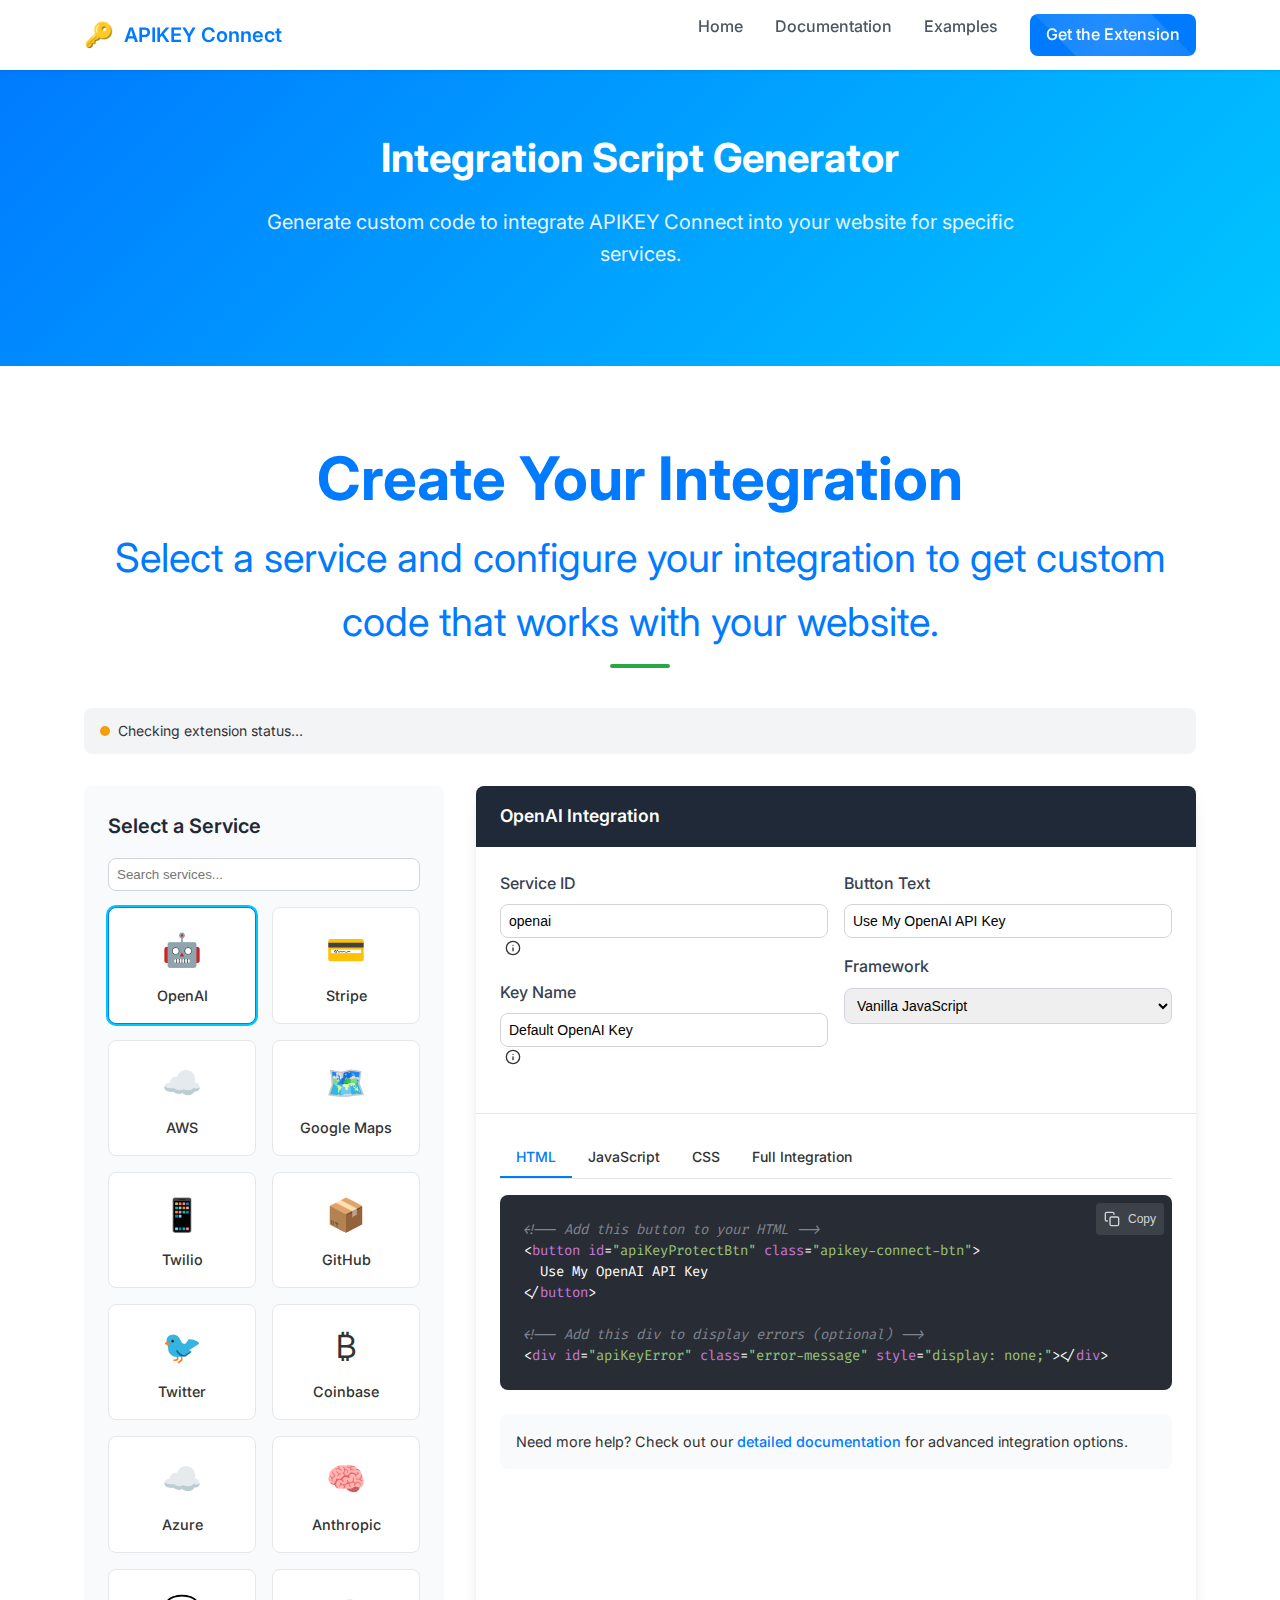
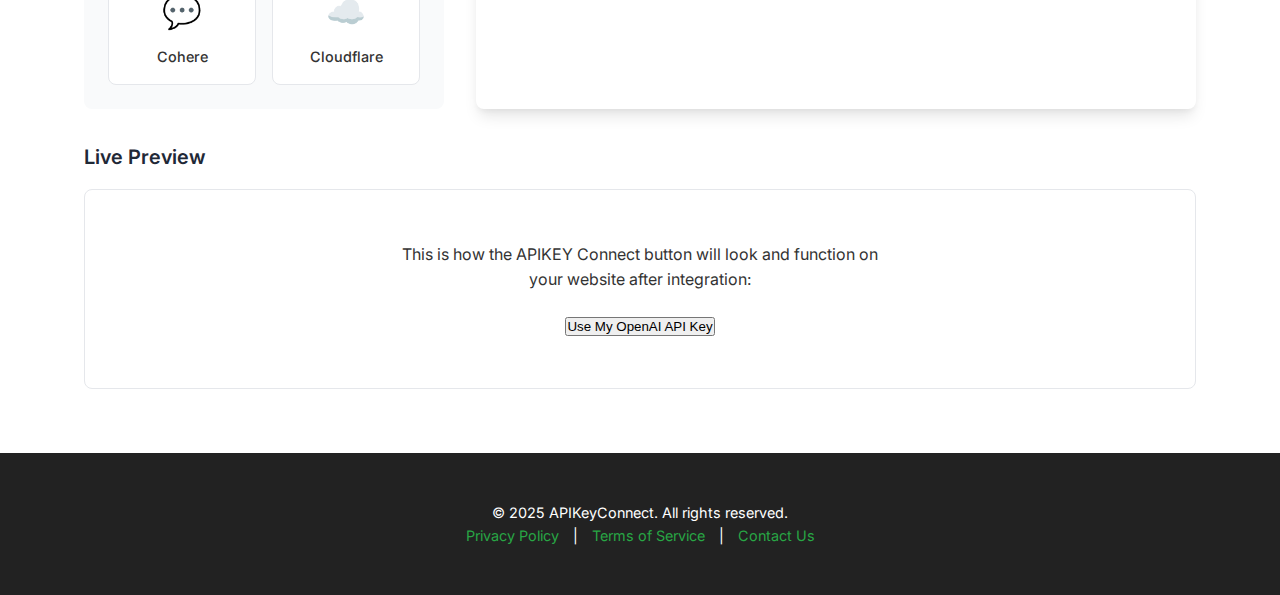
==== commit 577be3fc: "Update developer.html" ====
--- a/developer.html
+++ b/developer.html
@@ -780,53 +780,15 @@
     </div>
   </section>
 
-  <!-- Footer -->
-  <footer>
+ <!-- Footer -->
+  <footer id="contact" aria-label="Footer">
     <div class="container">
-      <div class="footer-content">
-        <div class="footer-info">
-          <div class="logo">
-            <span class="logo-icon" aria-hidden="true">🔑</span>
-            APIKEY Connect
-          </div>
-          <p>
-            Secure and simple API key management for both developers and users. 
-            Let your users securely use their own API keys without exposing them to your servers.
-          </p>
-        </div>
-
-        <div class="footer-links">
-          <h3>Resources</h3>
-          <ul>
-            <li><a href="#">Documentation</a></li>
-            <li><a href="#">Integration Guide</a></li>
-            <li><a href="#">Examples</a></li>
-            <li><a href="#">API Reference</a></li>
-          </ul>
-        </div>
-
-        <div class="footer-links">
-          <h3>Legal</h3>
-          <ul>
-            <li><a href="#">Terms of Service</a></li>
-            <li><a href="#">Privacy Policy</a></li>
-            <li><a href="#">Security</a></li>
-          </ul>
-        </div>
-
-        <div class="footer-links">
-          <h3>Connect</h3>
-          <ul>
-            <li><a href="#">GitHub</a></li>
-            <li><a href="#">Contact Us</a></li>
-            <li><a href="#">Report an Issue</a></li>
-          </ul>
-        </div>
-      </div>
-
-      <div class="footer-bottom">
-        <p>&copy; 2025 APIKEY Connect. All rights reserved.</p>
-      </div>
+      <p>© 2025 APIKeyConnect. All rights reserved.</p>
+      <p>
+        <a href="/PrivacyPolicy.html">Privacy Policy</a> | 
+        <a href="/PrivacyPolicy.html">Terms of Service</a> | 
+        <a href="#">Contact Us</a>
+      </p>
     </div>
   </footer>
 
